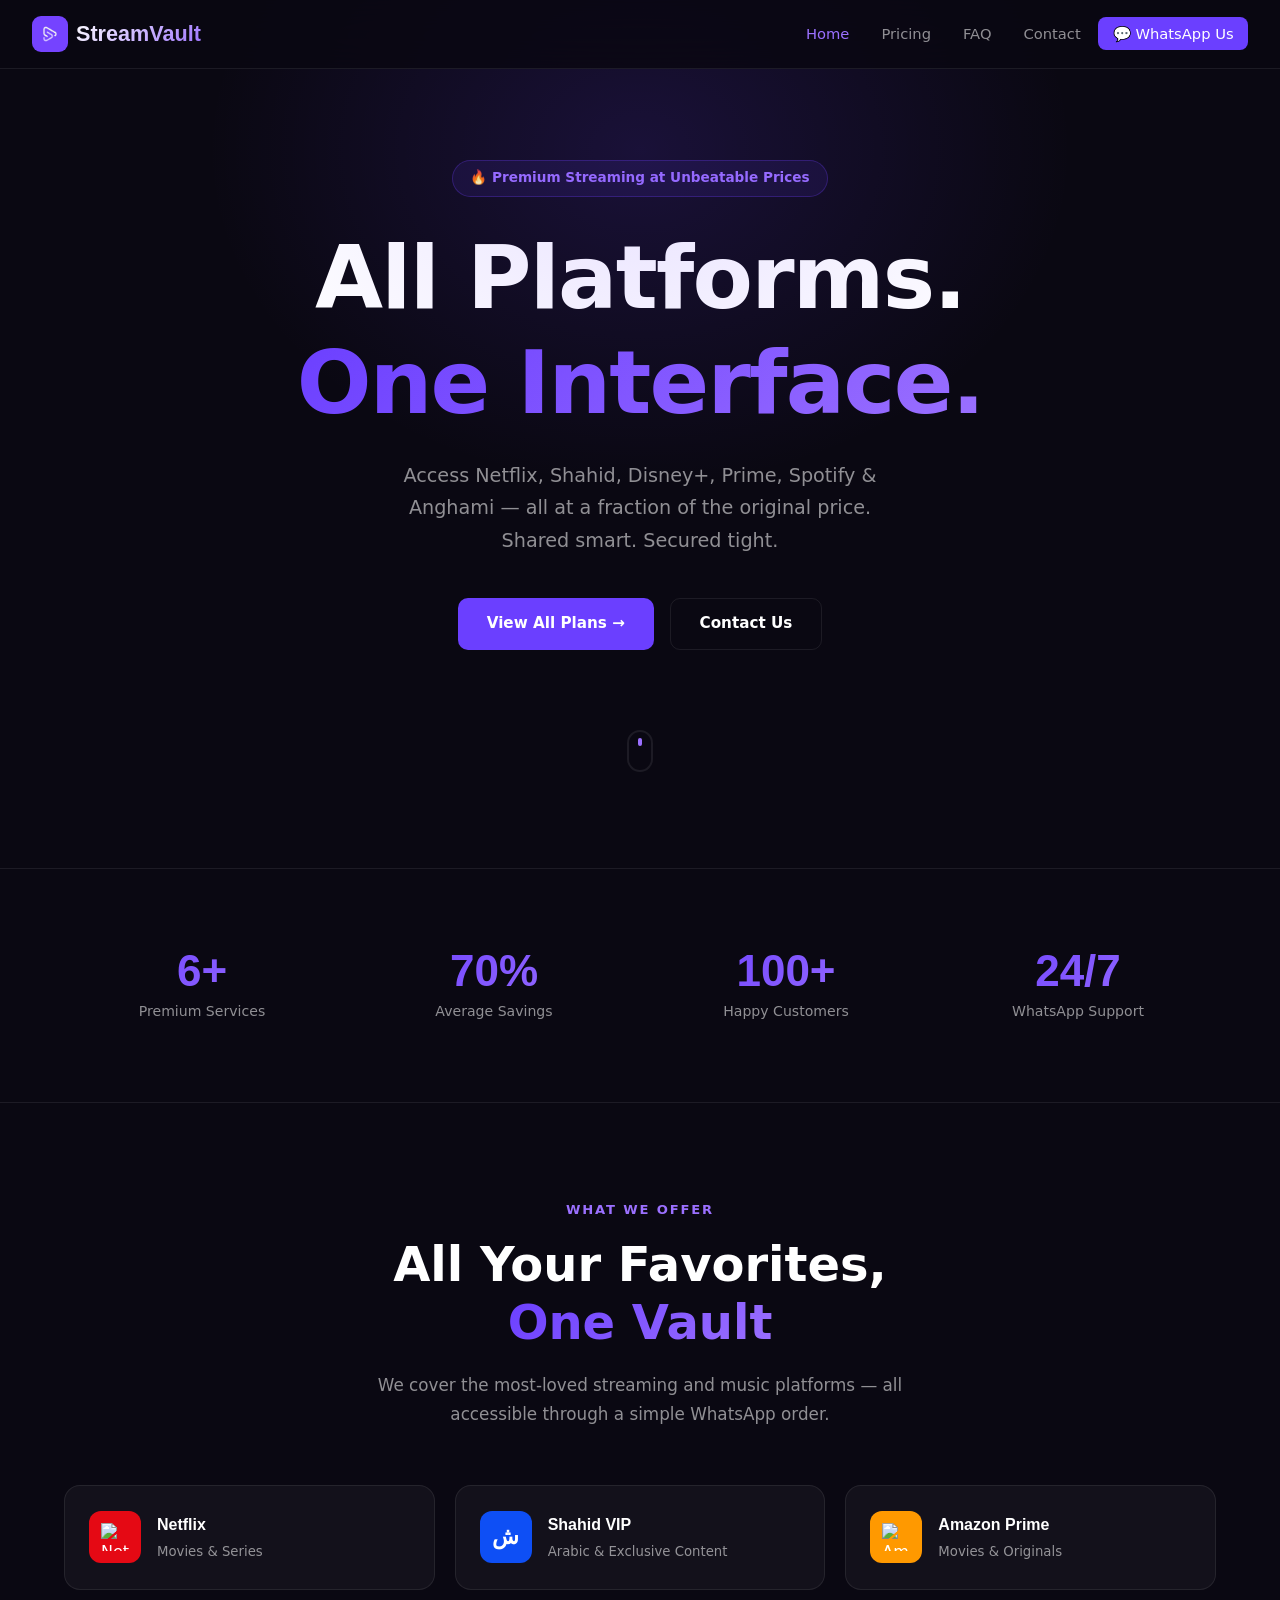
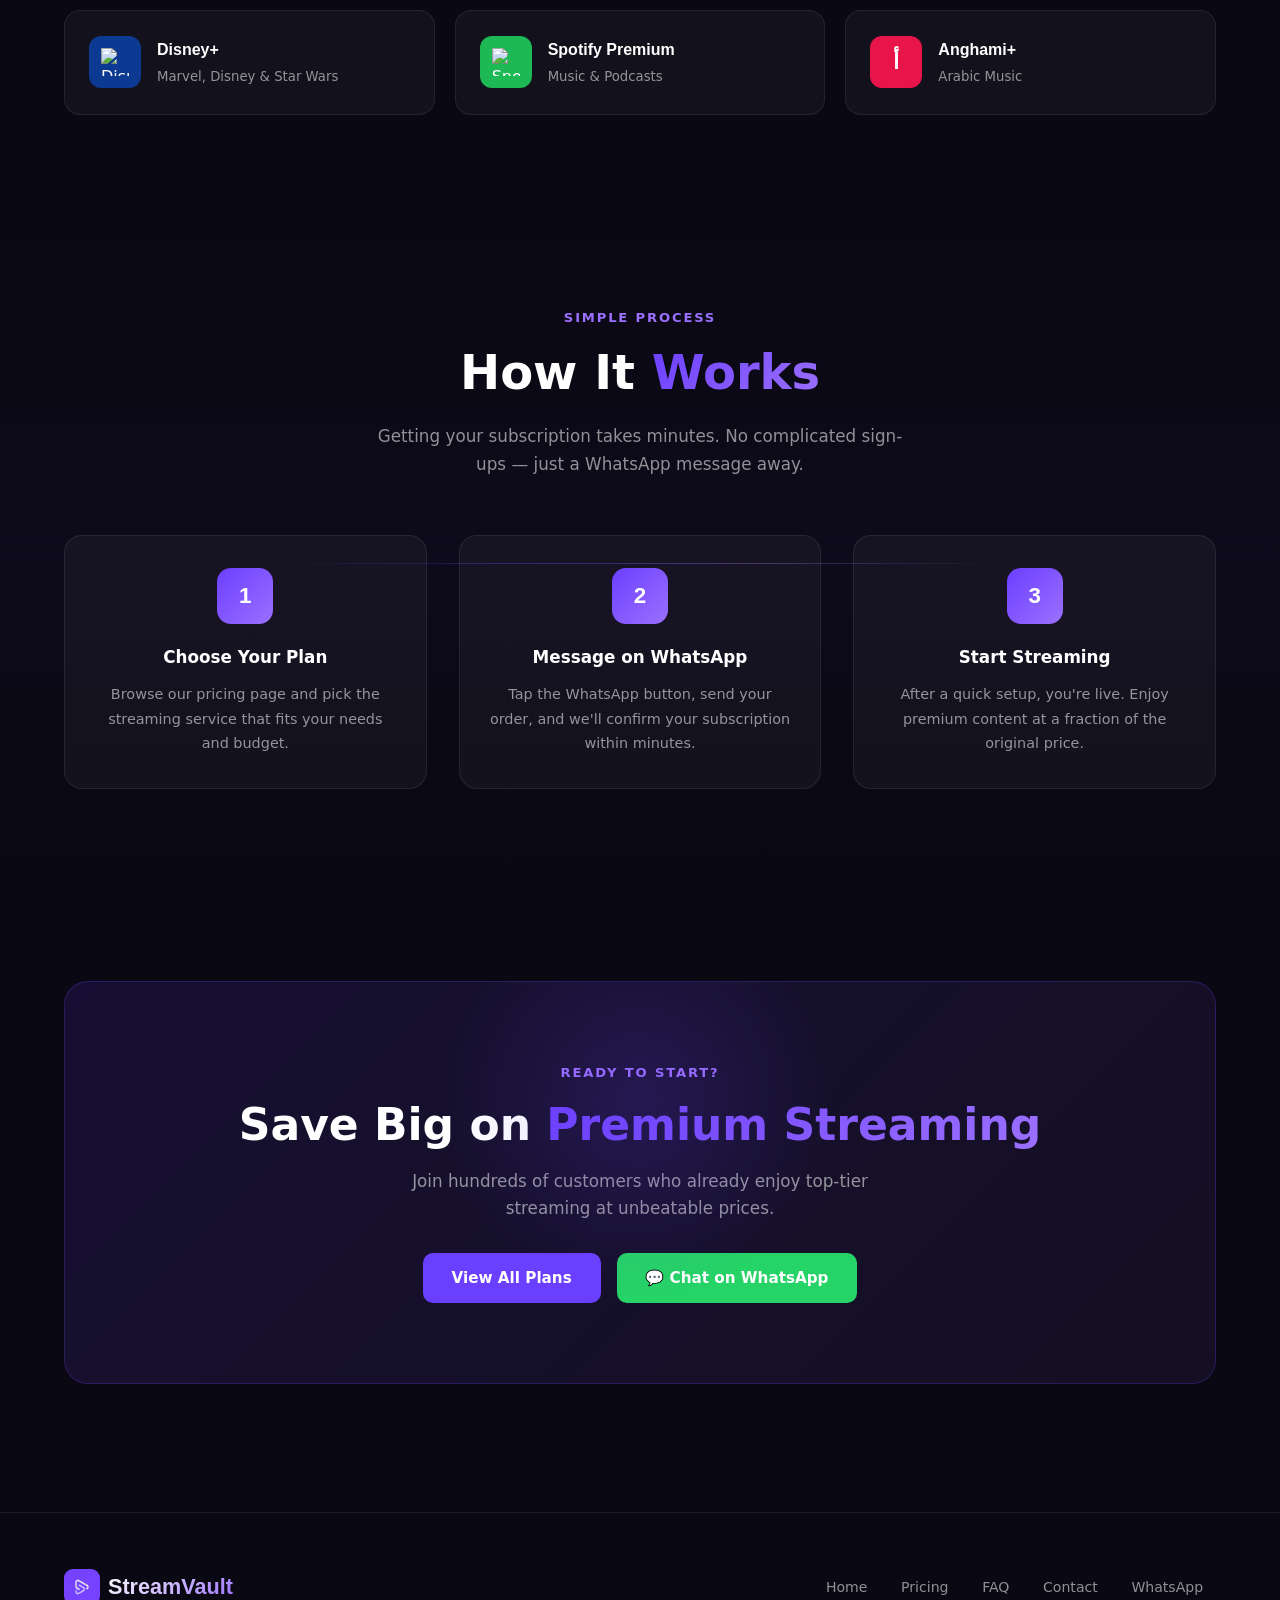
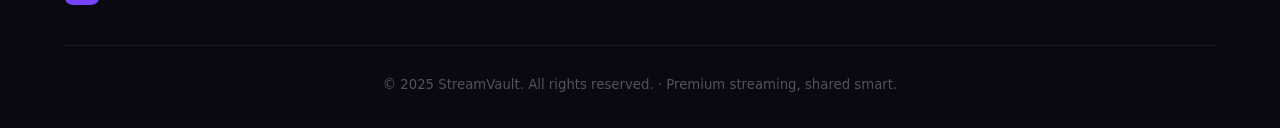
==== index.html @ 56aa18d4 "Initial commit" ====
<!DOCTYPE html>
<html lang="en">
<head>
  <meta charset="UTF-8" />
  <meta name="viewport" content="width=device-width, initial-scale=1.0" />
  <title>StreamVault — All Platforms. One Interface.</title>
  <meta name="description" content="Access Netflix, Shahid VIP, Amazon Prime, Disney+, Spotify & Anghami at a fraction of the price. Shared smart. Secured tight." />
  <link rel="preconnect" href="https://api.fontshare.com" />
  <link rel="stylesheet" href="https://api.fontshare.com/v2/css?f[]=clash-display@400,500,600,700&f[]=satoshi@400,500,700&display=swap" />
  <link rel="stylesheet" href="styles.css" />
</head>
<body>

<!-- ── Navbar ─────────────────────────────────────── -->
<nav class="navbar">
  <a href="index.html" class="logo">
    <div class="vault-icon"><img src="logo-icon.png.png" alt="StreamVault" /></div>
    <span class="name">StreamVault</span>
  </a>
  <ul class="nav-links">
    <li><a href="index.html" class="active">Home</a></li>
    <li><a href="pricing.html">Pricing</a></li>
    <li><a href="faq.html">FAQ</a></li>
    <li><a href="contact.html">Contact</a></li>
    <li><a href="https://wa.me/96170307798" target="_blank" rel="noopener" class="nav-cta">💬 WhatsApp Us</a></li>
  </ul>
  <button class="hamburger" aria-label="Toggle menu">
    <span></span><span></span><span></span>
  </button>
</nav>

<!-- Mobile menu -->
<div class="mobile-menu">
  <a href="index.html" class="active">Home</a>
  <a href="pricing.html">Pricing</a>
  <a href="faq.html">FAQ</a>
  <a href="contact.html">Contact</a>
  <a href="https://wa.me/96170307798" target="_blank" rel="noopener" class="mob-cta">💬 WhatsApp Us</a>
</div>

<!-- ── Hero ───────────────────────────────────────── -->
<section class="hero">
  <div class="hero-glow"></div>
  <div class="container">
    <div class="hero-badge">🔥 Premium Streaming at Unbeatable Prices</div>
    <h1 class="hero-title">
      All Platforms.<br />
      <span class="gradient-text">One Interface.</span>
    </h1>
    <p class="hero-sub">
      Access Netflix, Shahid, Disney+, Prime, Spotify & Anghami — all at a fraction of the original price. Shared smart. Secured tight.
    </p>
    <div class="hero-ctas">
      <a href="pricing.html" class="btn btn-primary">View All Plans →</a>
      <a href="contact.html" class="btn btn-outline">Contact Us</a>
    </div>
    <div class="hero-scroll">
      <div class="scroll-indicator"></div>
    </div>
  </div>
</section>

<!-- ── Stats ──────────────────────────────────────── -->
<section class="stats">
  <div class="container">
    <div class="stats-grid">
      <div class="stat-item fade-up">
        <div class="stat-value">6+</div>
        <div class="stat-label">Premium Services</div>
      </div>
      <div class="stat-item fade-up">
        <div class="stat-value">70%</div>
        <div class="stat-label">Average Savings</div>
      </div>
      <div class="stat-item fade-up">
        <div class="stat-value">100+</div>
        <div class="stat-label">Happy Customers</div>
      </div>
      <div class="stat-item fade-up">
        <div class="stat-value">24/7</div>
        <div class="stat-label">WhatsApp Support</div>
      </div>
    </div>
  </div>
</section>

<!-- ── Services ───────────────────────────────────── -->
<section class="section">
  <div class="container">
    <div class="text-center" style="margin-bottom: 3.5rem;">
      <p class="section-label">What We Offer</p>
      <h2 class="section-title">All Your Favorites,<br /><span class="gradient-text">One Vault</span></h2>
      <p class="section-desc">We cover the most-loved streaming and music platforms — all accessible through a simple WhatsApp order.</p>
    </div>
    <div class="services-grid">
      <div class="service-tile fade-up">
        <div class="brand-logo bg-netflix">
          <img src="https://cdn.simpleicons.org/netflix/ffffff" alt="Netflix" />
        </div>
        <div>
          <div class="service-tile-name">Netflix</div>
          <div class="service-tile-sub">Movies &amp; Series</div>
        </div>
      </div>
      <div class="service-tile fade-up">
        <div class="brand-logo bg-shahid">
          <span class="brand-letter">ش</span>
        </div>
        <div>
          <div class="service-tile-name">Shahid VIP</div>
          <div class="service-tile-sub">Arabic &amp; Exclusive Content</div>
        </div>
      </div>
      <div class="service-tile fade-up">
        <div class="brand-logo bg-amazon">
          <img src="https://cdn.simpleicons.org/amazonprime/ffffff" alt="Amazon Prime" />
        </div>
        <div>
          <div class="service-tile-name">Amazon Prime</div>
          <div class="service-tile-sub">Movies &amp; Originals</div>
        </div>
      </div>
      <div class="service-tile fade-up">
        <div class="brand-logo bg-disney">
          <img src="https://cdn.simpleicons.org/disneyplus/ffffff" alt="Disney+" />
        </div>
        <div>
          <div class="service-tile-name">Disney+</div>
          <div class="service-tile-sub">Marvel, Disney &amp; Star Wars</div>
        </div>
      </div>
      <div class="service-tile fade-up">
        <div class="brand-logo bg-spotify">
          <img src="https://cdn.simpleicons.org/spotify/ffffff" alt="Spotify" />
        </div>
        <div>
          <div class="service-tile-name">Spotify Premium</div>
          <div class="service-tile-sub">Music &amp; Podcasts</div>
        </div>
      </div>
      <div class="service-tile fade-up">
        <div class="brand-logo bg-anghami">
          <span class="brand-letter">أ</span>
        </div>
        <div>
          <div class="service-tile-name">Anghami+</div>
          <div class="service-tile-sub">Arabic Music</div>
        </div>
      </div>
    </div>
  </div>
</section>

<!-- ── How It Works ───────────────────────────────── -->
<section class="how-it-works">
  <div class="container">
    <div class="text-center" style="margin-bottom: 3.5rem;">
      <p class="section-label">Simple Process</p>
      <h2 class="section-title">How It <span class="gradient-text">Works</span></h2>
      <p class="section-desc">Getting your subscription takes minutes. No complicated sign-ups — just a WhatsApp message away.</p>
    </div>
    <div class="steps-grid">
      <div class="step-card fade-up">
        <div class="step-number">1</div>
        <div class="step-title">Choose Your Plan</div>
        <p class="step-desc">Browse our pricing page and pick the streaming service that fits your needs and budget.</p>
      </div>
      <div class="step-card fade-up">
        <div class="step-number">2</div>
        <div class="step-title">Message on WhatsApp</div>
        <p class="step-desc">Tap the WhatsApp button, send your order, and we'll confirm your subscription within minutes.</p>
      </div>
      <div class="step-card fade-up">
        <div class="step-number">3</div>
        <div class="step-title">Start Streaming</div>
        <p class="step-desc">After a quick setup, you're live. Enjoy premium content at a fraction of the original price.</p>
      </div>
    </div>
  </div>
</section>

<!-- ── CTA ────────────────────────────────────────── -->
<section class="cta-section">
  <div class="container">
    <div class="cta-card fade-up">
      <p class="section-label">Ready to Start?</p>
      <h2 class="cta-title">Save Big on <span class="gradient-text">Premium Streaming</span></h2>
      <p class="cta-desc">Join hundreds of customers who already enjoy top-tier streaming at unbeatable prices.</p>
      <div class="cta-buttons">
        <a href="pricing.html" class="btn btn-primary">View All Plans</a>
        <a href="https://wa.me/96170307798" target="_blank" rel="noopener" class="btn" style="background:#25D366;color:#fff;">💬 Chat on WhatsApp</a>
      </div>
    </div>
  </div>
</section>

<!-- ── Footer ─────────────────────────────────────── -->
<footer>
  <div class="container">
    <div class="footer-inner">
      <a href="index.html" class="logo">
        <div class="vault-icon"><img src="logo-icon.png.png" alt="StreamVault" /></div>
        <span class="name">StreamVault</span>
      </a>
      <div class="footer-links">
        <a href="index.html">Home</a>
        <a href="pricing.html">Pricing</a>
        <a href="faq.html">FAQ</a>
        <a href="contact.html">Contact</a>
        <a href="https://wa.me/96170307798" target="_blank" rel="noopener">WhatsApp</a>
      </div>
    </div>
    <div class="footer-copy">
      © 2025 StreamVault. All rights reserved. · Premium streaming, shared smart.
    </div>
  </div>
</footer>

<script src="script.js"></script>
</body>
</html>
---- styles.css ----
@import url('https://api.fontshare.com/v2/css?f[]=clash-display@400,500,600,700&f[]=satoshi@400,500,700&display=swap');

:root {
  --bg: #0A0812;
  --bg-2: #0F0B1A;
  --primary: #6B3FFF;
  --accent: #9B70FF;
  --text: #FFFFFF;
  --text-muted: rgba(255,255,255,0.55);
  --text-dim: rgba(255,255,255,0.3);
  --card-bg: rgba(255,255,255,0.04);
  --card-border: rgba(255,255,255,0.08);
  --nav-bg: rgba(10,8,18,0.85);
}

*, *::before, *::after {
  margin: 0; padding: 0; box-sizing: border-box;
}

html { scroll-behavior: smooth; }

body {
  background-color: var(--bg);
  color: var(--text);
  font-family: 'Satoshi', 'Inter', system-ui, sans-serif;
  line-height: 1.6;
  overflow-x: hidden;
}

h1, h2, h3, h4, h5, h6 {
  font-family: 'Clash Display', 'Inter', system-ui, sans-serif;
  line-height: 1.2;
}

a { text-decoration: none; color: inherit; }
img { max-width: 100%; display: block; }

/* ─── Utility ──────────────────────────────────── */

.gradient-text {
  background: linear-gradient(135deg, var(--primary) 0%, var(--accent) 100%);
  -webkit-background-clip: text;
  -webkit-text-fill-color: transparent;
  background-clip: text;
}

.container {
  max-width: 1200px;
  margin: 0 auto;
  padding: 0 1.5rem;
}

.section { padding: 6rem 0; }
.text-center { text-align: center; }

.section-label {
  font-size: 0.82rem;
  font-weight: 700;
  letter-spacing: 0.14em;
  text-transform: uppercase;
  color: var(--accent);
  margin-bottom: 1rem;
}

.section-title {
  font-size: clamp(2rem, 4vw, 3rem);
  font-weight: 700;
  margin-bottom: 1.25rem;
}

.section-desc {
  font-size: 1.05rem;
  color: var(--text-muted);
  max-width: 540px;
  margin: 0 auto 3.5rem;
  line-height: 1.7;
}

.btn {
  display: inline-flex;
  align-items: center;
  gap: 0.5rem;
  padding: 0.8rem 1.8rem;
  border-radius: 10px;
  font-weight: 600;
  font-size: 0.95rem;
  cursor: pointer;
  transition: all 0.25s ease;
  border: none;
  font-family: inherit;
  white-space: nowrap;
}

.btn-primary {
  background: var(--primary);
  color: #fff;
}

.btn-primary:hover {
  background: var(--accent);
  transform: translateY(-2px);
  box-shadow: 0 8px 30px rgba(107,63,255,0.4);
}

.btn-outline {
  background: transparent;
  color: var(--text);
  border: 1px solid var(--card-border);
}

.btn-outline:hover {
  border-color: var(--primary);
  color: var(--accent);
  transform: translateY(-2px);
}

.btn-whatsapp {
  background: #25D366;
  color: #fff;
  width: 100%;
  justify-content: center;
  font-size: 0.9rem;
  border-radius: 10px;
}

.btn-whatsapp:hover {
  background: #1ebe5d;
  transform: translateY(-2px);
  box-shadow: 0 8px 24px rgba(37,211,102,0.3);
}

/* ─── Navbar ───────────────────────────────────── */

.navbar {
  position: fixed;
  top: 0; left: 0; right: 0;
  z-index: 999;
  padding: 1rem 2rem;
  background: var(--nav-bg);
  backdrop-filter: blur(24px);
  -webkit-backdrop-filter: blur(24px);
  border-bottom: 1px solid var(--card-border);
  display: flex;
  align-items: center;
  justify-content: space-between;
  gap: 2rem;
}

.logo {
  font-family: 'Clash Display', sans-serif;
  font-size: 1.35rem;
  font-weight: 700;
  display: flex;
  align-items: center;
  gap: 0.5rem;
  white-space: nowrap;
}

.logo .vault-icon {
  width: 36px; height: 36px;
  border-radius: 9px;
  overflow: hidden;
  flex-shrink: 0;
  display: flex;
  align-items: center;
  justify-content: center;
}

.logo .vault-icon img {
  width: 100%;
  height: 100%;
  object-fit: cover;
  display: block;
}

.logo .name {
  background: linear-gradient(135deg, #fff, var(--accent));
  -webkit-background-clip: text;
  -webkit-text-fill-color: transparent;
  background-clip: text;
}

.nav-links {
  display: flex;
  align-items: center;
  gap: 0.2rem;
  list-style: none;
}

.nav-links a {
  padding: 0.5rem 0.9rem;
  border-radius: 8px;
  color: var(--text-muted);
  font-weight: 500;
  font-size: 0.92rem;
  transition: all 0.2s;
}

.nav-links a:hover { color: var(--text); background: rgba(255,255,255,0.05); }
.nav-links a.active { color: var(--accent); }

.nav-cta {
  background: var(--primary) !important;
  color: #fff !important;
}

.nav-cta:hover {
  background: var(--accent) !important;
  box-shadow: 0 4px 20px rgba(107,63,255,0.4);
}

.hamburger {
  display: none;
  flex-direction: column;
  gap: 5px;
  cursor: pointer;
  background: none;
  border: none;
  padding: 6px;
}

.hamburger span {
  display: block; width: 22px; height: 2px;
  background: var(--text); border-radius: 2px;
  transition: all 0.3s;
}

.hamburger.open span:nth-child(1) { transform: translateY(7px) rotate(45deg); }
.hamburger.open span:nth-child(2) { opacity: 0; }
.hamburger.open span:nth-child(3) { transform: translateY(-7px) rotate(-45deg); }

.mobile-menu {
  display: none;
  position: fixed;
  top: 65px; left: 0; right: 0;
  background: var(--bg-2);
  border-bottom: 1px solid var(--card-border);
  padding: 0.75rem 1rem 1rem;
  z-index: 998;
  flex-direction: column;
  gap: 0.2rem;
}

.mobile-menu.open { display: flex; }

.mobile-menu a {
  padding: 0.75rem 1rem;
  border-radius: 8px;
  color: var(--text-muted);
  font-weight: 500;
  font-size: 0.95rem;
  transition: all 0.2s;
}

.mobile-menu a:hover, .mobile-menu a.active {
  background: rgba(255,255,255,0.05); color: var(--text);
}

.mobile-menu .mob-cta {
  background: var(--primary);
  color: #fff !important;
  text-align: center;
  margin-top: 0.5rem;
}

/* ─── Hero ─────────────────────────────────────── */

.hero {
  padding: 10rem 0 6rem;
  position: relative;
  overflow: hidden;
  text-align: center;
}

.hero-glow {
  position: absolute;
  top: -200px; left: 50%;
  transform: translateX(-50%);
  width: 900px; height: 700px;
  background: radial-gradient(ellipse at center, rgba(107,63,255,0.16) 0%, transparent 68%);
  pointer-events: none;
}

.hero-badge {
  display: inline-flex;
  align-items: center;
  gap: 0.5rem;
  background: rgba(107,63,255,0.1);
  border: 1px solid rgba(107,63,255,0.28);
  padding: 0.4rem 1.1rem;
  border-radius: 999px;
  font-size: 0.85rem;
  font-weight: 600;
  color: var(--accent);
  margin-bottom: 1.75rem;
}

.hero-title {
  font-size: clamp(2.8rem, 7vw, 5.5rem);
  font-weight: 700;
  margin-bottom: 1.5rem;
  letter-spacing: -0.02em;
}

.hero-sub {
  font-size: clamp(1rem, 2vw, 1.2rem);
  color: var(--text-muted);
  max-width: 520px;
  margin: 0 auto 2.5rem;
  line-height: 1.7;
}

.hero-ctas {
  display: flex;
  gap: 1rem;
  justify-content: center;
  flex-wrap: wrap;
}

.hero-scroll {
  margin-top: 5rem;
  display: flex;
  justify-content: center;
}

.scroll-indicator {
  width: 26px; height: 42px;
  border: 2px solid var(--card-border);
  border-radius: 13px;
  position: relative;
}

.scroll-indicator::after {
  content: '';
  position: absolute;
  top: 6px; left: 50%;
  transform: translateX(-50%);
  width: 4px; height: 8px;
  background: var(--accent);
  border-radius: 2px;
  animation: scroll-bounce 1.6s ease-in-out infinite;
}

@keyframes scroll-bounce {
  0%, 100% { transform: translateX(-50%) translateY(0); opacity: 1; }
  75% { transform: translateX(-50%) translateY(12px); opacity: 0; }
}

/* ─── Stats ────────────────────────────────────── */

.stats {
  padding: 3.5rem 0;
  border-top: 1px solid var(--card-border);
  border-bottom: 1px solid var(--card-border);
}

.stats-grid {
  display: grid;
  grid-template-columns: repeat(4, 1fr);
  gap: 1rem;
}

.stat-item { text-align: center; padding: 1.5rem 1rem; }

.stat-value {
  font-family: 'Clash Display', sans-serif;
  font-size: 2.75rem;
  font-weight: 700;
  background: linear-gradient(135deg, var(--primary), var(--accent));
  -webkit-background-clip: text;
  -webkit-text-fill-color: transparent;
  background-clip: text;
  line-height: 1;
  margin-bottom: 0.45rem;
}

.stat-label {
  font-size: 0.88rem;
  color: var(--text-muted);
}

/* ─── Services Grid ────────────────────────────── */

.services-grid {
  display: grid;
  grid-template-columns: repeat(3, 1fr);
  gap: 1.25rem;
}

.service-tile {
  background: var(--card-bg);
  border: 1px solid var(--card-border);
  border-radius: 16px;
  padding: 1.6rem 1.5rem;
  display: flex;
  align-items: center;
  gap: 1rem;
  transition: all 0.3s;
}

.service-tile:hover {
  border-color: rgba(107,63,255,0.38);
  background: rgba(107,63,255,0.06);
  transform: translateY(-3px);
  box-shadow: 0 12px 40px rgba(107,63,255,0.1);
}

.service-tile-icon {
  font-size: 1.9rem;
  width: 52px; height: 52px;
  display: flex; align-items: center; justify-content: center;
  background: rgba(107,63,255,0.1);
  border-radius: 12px;
  flex-shrink: 0;
}

.service-tile-name {
  font-family: 'Clash Display', sans-serif;
  font-weight: 600;
  font-size: 1rem;
}

.service-tile-sub {
  font-size: 0.83rem;
  color: var(--text-muted);
  margin-top: 0.2rem;
}

/* ─── How It Works ─────────────────────────────── */

.how-it-works {
  padding: 6rem 0;
  background: linear-gradient(180deg, transparent, rgba(107,63,255,0.04) 50%, transparent);
}

.steps-grid {
  display: grid;
  grid-template-columns: repeat(3, 1fr);
  gap: 2rem;
  position: relative;
}

.steps-grid::before {
  content: '';
  position: absolute;
  top: 28px;
  left: calc(16.67% + 1.5rem);
  right: calc(16.67% + 1.5rem);
  height: 1px;
  background: linear-gradient(90deg, transparent, var(--primary), var(--accent), transparent);
  opacity: 0.35;
  pointer-events: none;
}

.step-card {
  background: var(--card-bg);
  border: 1px solid var(--card-border);
  border-radius: 18px;
  padding: 2rem 1.75rem;
  text-align: center;
  transition: all 0.3s;
}

.step-card:hover {
  border-color: rgba(107,63,255,0.38);
  transform: translateY(-5px);
  box-shadow: 0 16px 50px rgba(107,63,255,0.12);
}

.step-number {
  width: 56px; height: 56px;
  background: linear-gradient(135deg, var(--primary), var(--accent));
  border-radius: 14px;
  display: flex; align-items: center; justify-content: center;
  font-family: 'Clash Display', sans-serif;
  font-size: 1.4rem;
  font-weight: 700;
  margin: 0 auto 1.25rem;
}

.step-title {
  font-size: 1.05rem;
  font-weight: 600;
  margin-bottom: 0.75rem;
}

.step-desc {
  font-size: 0.9rem;
  color: var(--text-muted);
  line-height: 1.7;
}

/* ─── CTA Section ──────────────────────────────── */

.cta-section { padding: 6rem 0; }

.cta-card {
  background: linear-gradient(135deg, rgba(107,63,255,0.14) 0%, rgba(155,112,255,0.07) 100%);
  border: 1px solid rgba(107,63,255,0.25);
  border-radius: 24px;
  padding: 5rem 2rem;
  text-align: center;
  position: relative;
  overflow: hidden;
}

.cta-card::before {
  content: '';
  position: absolute;
  top: -80px; left: 50%;
  transform: translateX(-50%);
  width: 400px; height: 400px;
  background: radial-gradient(circle, rgba(107,63,255,0.18), transparent 70%);
  pointer-events: none;
}

.cta-title {
  font-size: clamp(1.8rem, 3.5vw, 2.75rem);
  font-weight: 700;
  margin-bottom: 1rem;
}

.cta-desc {
  color: var(--text-muted);
  font-size: 1.05rem;
  margin-bottom: 2rem;
  max-width: 480px;
  margin-left: auto;
  margin-right: auto;
}

.cta-buttons {
  display: flex;
  gap: 1rem;
  justify-content: center;
  flex-wrap: wrap;
}

/* ─── Page Header ──────────────────────────────── */

.page-header {
  padding: 9rem 0 5rem;
  text-align: center;
  position: relative;
  overflow: hidden;
}

.page-header-glow {
  position: absolute;
  top: -80px; left: 50%;
  transform: translateX(-50%);
  width: 700px; height: 500px;
  background: radial-gradient(ellipse, rgba(107,63,255,0.14) 0%, transparent 70%);
  pointer-events: none;
}

.page-header h1 {
  font-size: clamp(2.5rem, 5vw, 4rem);
  font-weight: 700;
  margin-bottom: 1rem;
}

.page-header p {
  font-size: 1.1rem;
  color: var(--text-muted);
  max-width: 480px;
  margin: 0 auto;
  line-height: 1.7;
}

/* ─── Pricing Cards ────────────────────────────── */

.pricing-grid {
  display: grid;
  grid-template-columns: repeat(3, 1fr);
  gap: 1.5rem;
  align-items: start;
}

.pricing-card {
  background: var(--card-bg);
  border: 1px solid var(--card-border);
  border-radius: 22px;
  padding: 2.25rem;
  display: flex;
  flex-direction: column;
  position: relative;
  overflow: hidden;
  transition: all 0.3s;
}

.pricing-card:hover {
  border-color: rgba(107,63,255,0.4);
  transform: translateY(-6px);
  box-shadow: 0 24px 64px rgba(107,63,255,0.15);
}

.pricing-card.featured {
  background: linear-gradient(160deg, rgba(107,63,255,0.16) 0%, rgba(155,112,255,0.07) 100%);
  border-color: rgba(107,63,255,0.5);
}

.pricing-card.featured::before {
  content: '';
  position: absolute;
  top: 0; left: 0; right: 0;
  height: 3px;
  background: linear-gradient(90deg, var(--primary), var(--accent));
}

.popular-badge {
  position: absolute;
  top: 1.5rem; right: 1.5rem;
  background: linear-gradient(135deg, var(--primary), var(--accent));
  color: #fff;
  font-size: 0.7rem;
  font-weight: 700;
  letter-spacing: 0.1em;
  text-transform: uppercase;
  padding: 0.3rem 0.8rem;
  border-radius: 999px;
}

.card-icon {
  font-size: 2.25rem;
  margin-bottom: 0.75rem;
}

.card-name {
  font-size: 1.3rem;
  font-weight: 700;
  margin-bottom: 0.15rem;
}

.card-price {
  margin: 1.1rem 0 1.6rem;
}

.card-price .currency {
  font-family: 'Clash Display', sans-serif;
  font-size: 1.2rem;
  font-weight: 600;
  color: var(--accent);
  vertical-align: super;
}

.card-price .amount {
  font-family: 'Clash Display', sans-serif;
  font-size: 2.8rem;
  font-weight: 700;
  background: linear-gradient(135deg, var(--primary), var(--accent));
  -webkit-background-clip: text;
  -webkit-text-fill-color: transparent;
  background-clip: text;
  line-height: 1;
}

.card-price .period {
  font-size: 0.9rem;
  color: var(--text-muted);
  margin-left: 0.2rem;
}

.card-divider {
  border: none;
  border-top: 1px solid var(--card-border);
  margin-bottom: 1.5rem;
}

.card-features {
  list-style: none;
  display: flex;
  flex-direction: column;
  gap: 0.7rem;
  margin-bottom: 1.75rem;
  flex: 1;
}

.card-features li {
  display: flex;
  align-items: flex-start;
  gap: 0.65rem;
  font-size: 0.9rem;
  color: var(--text-muted);
}

.card-features li .check {
  color: var(--accent);
  font-weight: 700;
  font-size: 0.85rem;
  margin-top: 2px;
  flex-shrink: 0;
}

/* ─── FAQ ──────────────────────────────────────── */

.faq-list {
  max-width: 760px;
  margin: 0 auto;
  display: flex;
  flex-direction: column;
  gap: 1rem;
}

.faq-item {
  background: var(--card-bg);
  border: 1px solid var(--card-border);
  border-radius: 14px;
  overflow: hidden;
  transition: border-color 0.3s;
}

.faq-item.open { border-color: rgba(107,63,255,0.38); }

.faq-question {
  width: 100%;
  background: none;
  border: none;
  padding: 1.4rem 1.6rem;
  display: flex;
  align-items: center;
  justify-content: space-between;
  gap: 1rem;
  cursor: pointer;
  text-align: left;
  font-family: 'Clash Display', 'Inter', sans-serif;
  font-size: 1rem;
  font-weight: 600;
  color: var(--text);
  transition: color 0.3s;
}

.faq-question:hover { color: var(--accent); }

.faq-icon {
  width: 30px; height: 30px;
  background: rgba(107,63,255,0.1);
  border-radius: 50%;
  display: flex; align-items: center; justify-content: center;
  flex-shrink: 0;
  transition: all 0.3s;
  color: var(--accent);
  font-size: 1.2rem;
  font-weight: 300;
  line-height: 1;
}

.faq-item.open .faq-icon {
  background: var(--primary);
  color: #fff;
  transform: rotate(45deg);
}

.faq-answer {
  max-height: 0;
  overflow: hidden;
  transition: max-height 0.38s ease;
}

.faq-answer-inner {
  padding: 0 1.6rem 1.4rem;
  border-top: 1px solid var(--card-border);
  padding-top: 1.1rem;
  color: var(--text-muted);
  font-size: 0.95rem;
  line-height: 1.75;
}

/* ─── Contact ──────────────────────────────────── */

.contact-wrap {
  max-width: 680px;
  margin: 0 auto;
}

.contact-card {
  background: var(--card-bg);
  border: 1px solid var(--card-border);
  border-radius: 24px;
  padding: 3.5rem 2.5rem;
  text-align: center;
  margin-bottom: 1.5rem;
  position: relative;
  overflow: hidden;
}

.contact-card::before {
  content: '';
  position: absolute;
  top: -60px; left: 50%;
  transform: translateX(-50%);
  width: 300px; height: 300px;
  background: radial-gradient(circle, rgba(37,211,102,0.07), transparent 70%);
  pointer-events: none;
}

.wa-icon-wrap {
  width: 80px; height: 80px;
  background: rgba(37,211,102,0.1);
  border: 1px solid rgba(37,211,102,0.2);
  border-radius: 50%;
  display: flex; align-items: center; justify-content: center;
  font-size: 2.4rem;
  margin: 0 auto 1.75rem;
}

.contact-title {
  font-size: 1.9rem;
  font-weight: 700;
  margin-bottom: 0.75rem;
}

.contact-desc {
  color: var(--text-muted);
  margin-bottom: 2.25rem;
  line-height: 1.75;
  font-size: 0.97rem;
}

.btn-wa-large {
  display: inline-flex;
  align-items: center;
  gap: 0.75rem;
  background: #25D366;
  color: #fff;
  padding: 1rem 2.75rem;
  border-radius: 14px;
  font-size: 1.05rem;
  font-weight: 700;
  transition: all 0.25s;
}

.btn-wa-large:hover {
  background: #1ebe5d;
  transform: translateY(-3px);
  box-shadow: 0 14px 40px rgba(37,211,102,0.32);
}

.contact-info-grid {
  display: grid;
  grid-template-columns: repeat(2, 1fr);
  gap: 1rem;
}

.info-card {
  background: var(--card-bg);
  border: 1px solid var(--card-border);
  border-radius: 16px;
  padding: 1.5rem 1.25rem;
  display: flex;
  align-items: flex-start;
  gap: 1rem;
  transition: border-color 0.3s;
}

.info-card:hover { border-color: rgba(107,63,255,0.3); }

.info-icon {
  font-size: 1.3rem;
  width: 44px; height: 44px;
  background: rgba(107,63,255,0.1);
  border-radius: 10px;
  display: flex; align-items: center; justify-content: center;
  flex-shrink: 0;
}

.info-title {
  font-weight: 700;
  font-size: 0.9rem;
  margin-bottom: 0.3rem;
}

.info-text {
  font-size: 0.85rem;
  color: var(--text-muted);
  line-height: 1.5;
}

/* ─── Footer ───────────────────────────────────── */

footer {
  border-top: 1px solid var(--card-border);
  padding: 3.5rem 0 2rem;
  margin-top: 2rem;
}

.footer-inner {
  display: flex;
  align-items: center;
  justify-content: space-between;
  gap: 2rem;
  flex-wrap: wrap;
  margin-bottom: 2.5rem;
}

.footer-links {
  display: flex;
  gap: 0.5rem;
  flex-wrap: wrap;
  align-items: center;
}

.footer-links a {
  padding: 0.4rem 0.8rem;
  border-radius: 6px;
  color: var(--text-muted);
  font-size: 0.88rem;
  transition: color 0.2s;
}

.footer-links a:hover { color: var(--text); }

.footer-copy {
  text-align: center;
  color: var(--text-dim);
  font-size: 0.83rem;
  border-top: 1px solid var(--card-border);
  padding-top: 1.75rem;
}

/* ─── Brand Logos ──────────────────────────────── */

.brand-logo {
  border-radius: 14px;
  display: flex;
  align-items: center;
  justify-content: center;
  flex-shrink: 0;
}

.brand-logo img {
  object-fit: contain;
  display: block;
}

.brand-letter {
  font-family: 'Clash Display', sans-serif;
  font-weight: 700;
  color: #fff;
  line-height: 1;
}

/* Inside pricing cards */
.pricing-card .brand-logo {
  width: 60px; height: 60px;
  border-radius: 14px;
  margin-bottom: 1rem;
}
.pricing-card .brand-logo img { width: 34px; height: 34px; }
.pricing-card .brand-letter { font-size: 1.7rem; }

/* Inside service tiles */
.service-tile .brand-logo {
  width: 52px; height: 52px;
  border-radius: 12px;
}
.service-tile .brand-logo img { width: 28px; height: 28px; }
.service-tile .brand-letter { font-size: 1.4rem; }

/* Brand background colors */
.bg-netflix  { background: #E50914; }
.bg-shahid   { background: #0E4FF5; }
.bg-disney   { background: #0C3992; }
.bg-amazon   { background: #FF9900; }
.bg-spotify  { background: #1DB954; }
.bg-anghami  { background: #E8154B; }

/* ─── Animations ───────────────────────────────── */

.fade-up {
  opacity: 0;
  transform: translateY(28px);
  transition: opacity 0.65s ease, transform 0.65s ease;
}

.fade-up.visible {
  opacity: 1;
  transform: translateY(0);
}

/* Staggered children */
.fade-up:nth-child(2) { transition-delay: 0.08s; }
.fade-up:nth-child(3) { transition-delay: 0.16s; }
.fade-up:nth-child(4) { transition-delay: 0.24s; }
.fade-up:nth-child(5) { transition-delay: 0.32s; }
.fade-up:nth-child(6) { transition-delay: 0.40s; }

/* ─── Responsive ───────────────────────────────── */

@media (max-width: 960px) {
  .services-grid, .steps-grid, .pricing-grid {
    grid-template-columns: repeat(2, 1fr);
  }
  .stats-grid { grid-template-columns: repeat(2, 1fr); }
  .steps-grid::before { display: none; }
}

@media (max-width: 600px) {
  .navbar { padding: 0.9rem 1.25rem; }
  .nav-links { display: none; }
  .hamburger { display: flex; }

  .services-grid, .steps-grid, .pricing-grid, .contact-info-grid {
    grid-template-columns: 1fr;
  }

  .section { padding: 4rem 0; }
  .hero { padding: 8.5rem 0 5rem; }
  .cta-card { padding: 3.5rem 1.5rem; }
  .contact-card { padding: 2.5rem 1.5rem; }
  .hero-ctas, .cta-buttons { flex-direction: column; align-items: center; }
  .pricing-card.featured { order: -1; }
  .footer-inner { flex-direction: column; text-align: center; }
  .footer-links { justify-content: center; }
  .stat-value { font-size: 2.2rem; }
}
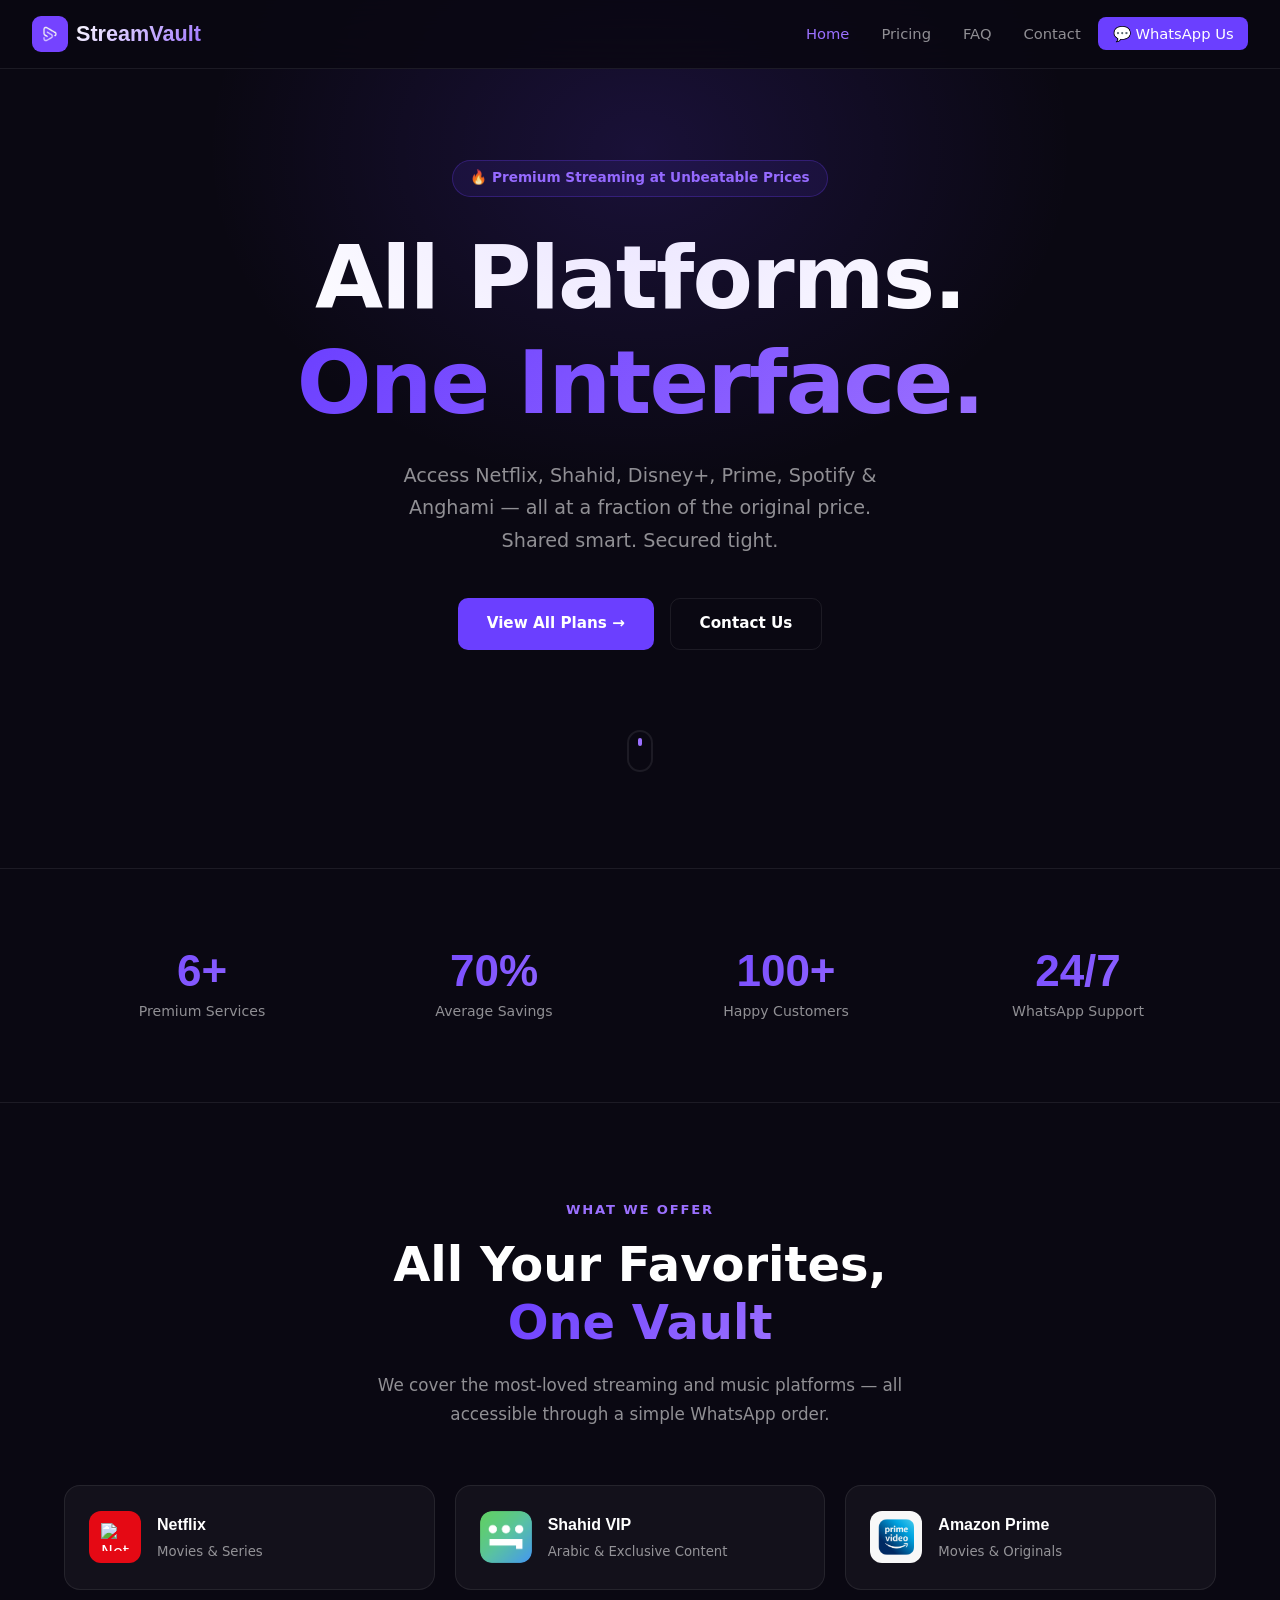
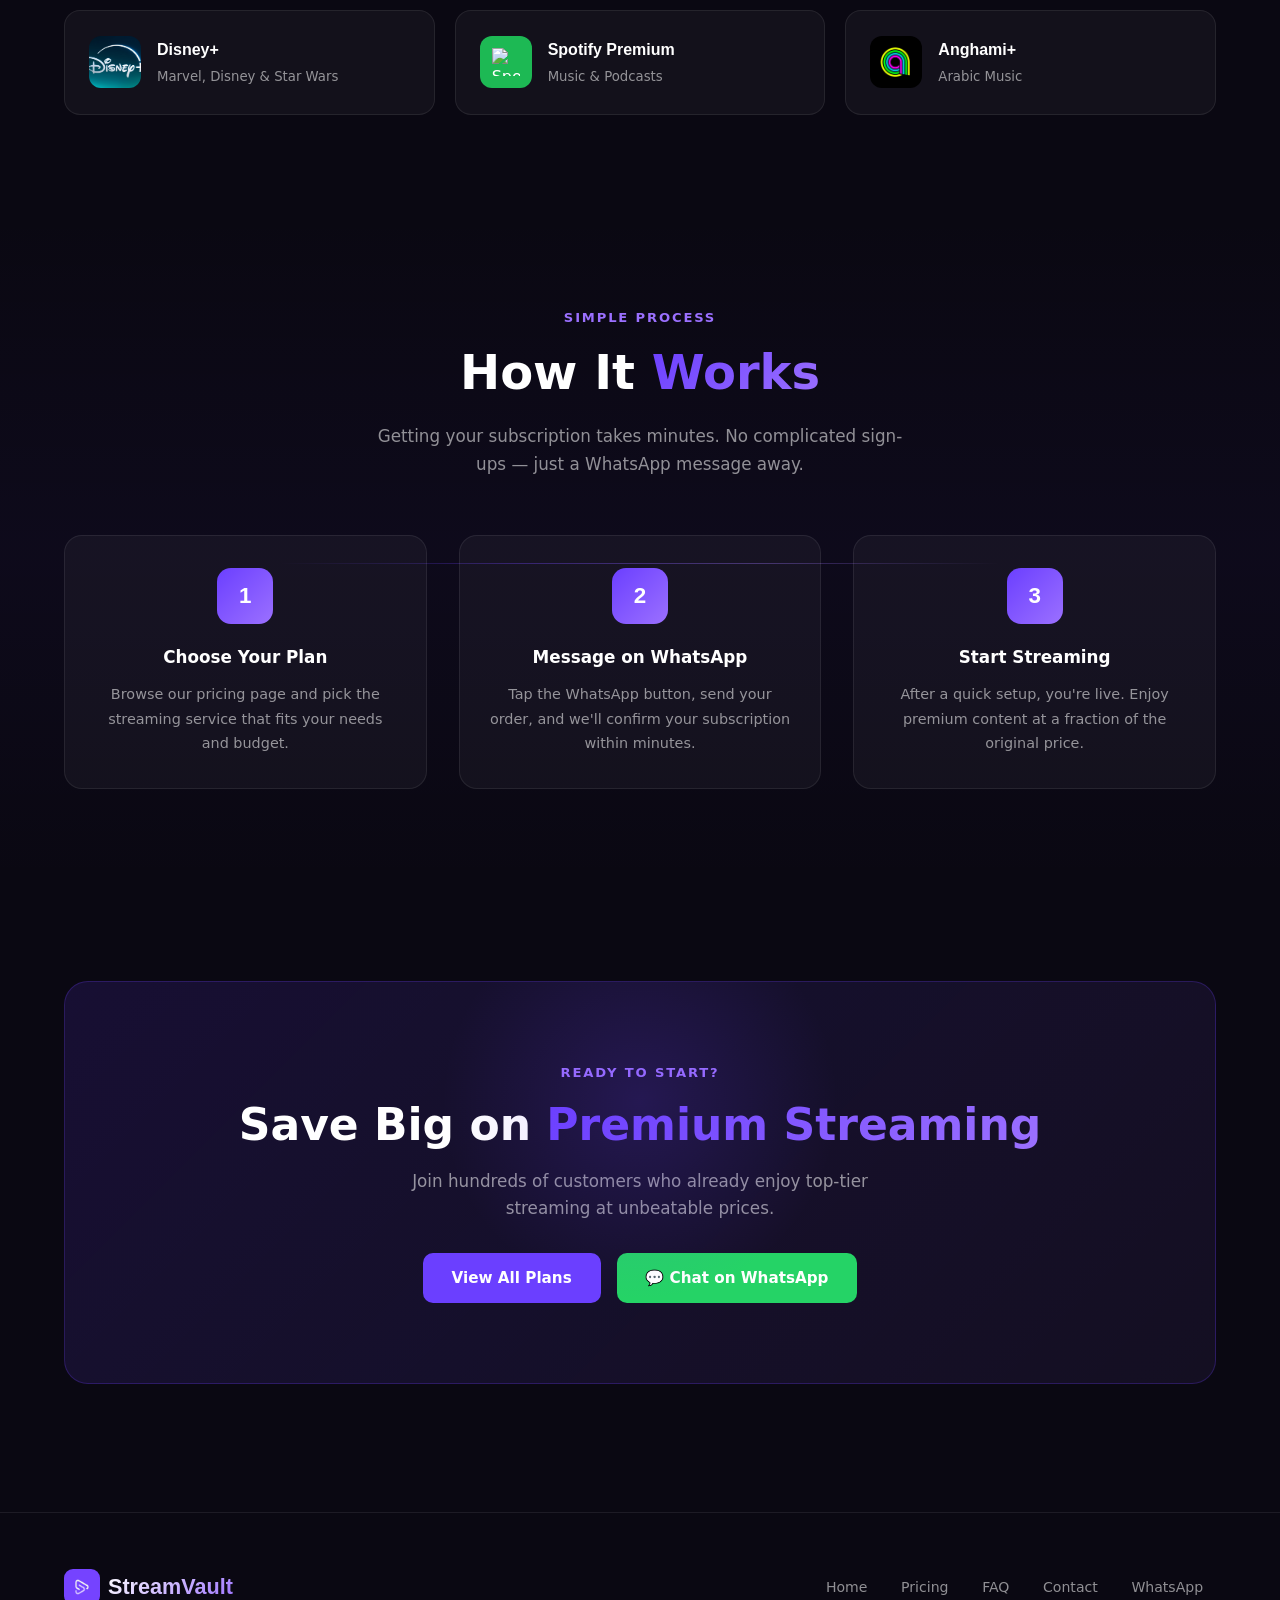
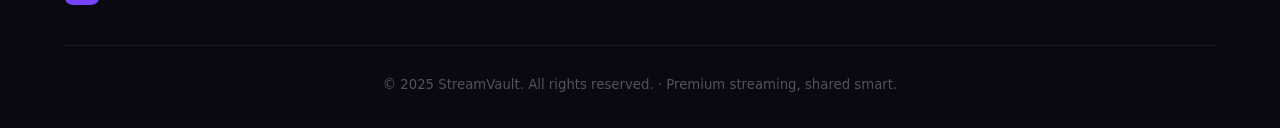
==== commit 4c2ca512: "add brand logos, Netflix full account option, Amazon Prime" ====
--- a/index.html
+++ b/index.html
@@ -103,27 +103,21 @@
         </div>
       </div>
       <div class="service-tile fade-up">
-        <div class="brand-logo bg-shahid">
-          <span class="brand-letter">ش</span>
-        </div>
+        <img src="logo-shahid.png.png" alt="Shahid VIP" class="service-logo-img" />
         <div>
           <div class="service-tile-name">Shahid VIP</div>
           <div class="service-tile-sub">Arabic &amp; Exclusive Content</div>
         </div>
       </div>
       <div class="service-tile fade-up">
-        <div class="brand-logo bg-amazon">
-          <img src="https://cdn.simpleicons.org/amazonprime/ffffff" alt="Amazon Prime" />
-        </div>
+        <img src="logo-amazon.png.png" alt="Amazon Prime" class="service-logo-img" />
         <div>
           <div class="service-tile-name">Amazon Prime</div>
           <div class="service-tile-sub">Movies &amp; Originals</div>
         </div>
       </div>
       <div class="service-tile fade-up">
-        <div class="brand-logo bg-disney">
-          <img src="https://cdn.simpleicons.org/disneyplus/ffffff" alt="Disney+" />
-        </div>
+        <img src="logo-disney.png.jpg" alt="Disney+" class="service-logo-img" />
         <div>
           <div class="service-tile-name">Disney+</div>
           <div class="service-tile-sub">Marvel, Disney &amp; Star Wars</div>
@@ -139,9 +133,7 @@
         </div>
       </div>
       <div class="service-tile fade-up">
-        <div class="brand-logo bg-anghami">
-          <span class="brand-letter">أ</span>
-        </div>
+        <img src="logo-anghami.png.png" alt="Anghami+" class="service-logo-img" />
         <div>
           <div class="service-tile-name">Anghami+</div>
           <div class="service-tile-sub">Arabic Music</div>
--- a/styles.css
+++ b/styles.css
@@ -918,6 +918,63 @@
   padding-top: 1.75rem;
 }
 
+/* ─── Service Logo Images ──────────────────────── */
+
+.service-logo-img {
+  object-fit: cover;
+  flex-shrink: 0;
+  display: block;
+}
+
+.pricing-card .service-logo-img {
+  width: 62px; height: 62px;
+  border-radius: 16px;
+  margin-bottom: 1rem;
+}
+
+.service-tile .service-logo-img {
+  width: 52px; height: 52px;
+  border-radius: 12px;
+}
+
+/* Full Account option on Netflix cards */
+.full-account-opt {
+  margin-top: 0.85rem;
+  padding-top: 0.85rem;
+  border-top: 1px solid var(--card-border);
+  text-align: center;
+}
+
+.full-account-label {
+  font-size: 0.77rem;
+  color: var(--text-dim);
+  margin-bottom: 0.5rem;
+}
+
+.btn-full-account {
+  display: flex;
+  align-items: center;
+  justify-content: center;
+  gap: 0.4rem;
+  background: transparent;
+  border: 1px solid rgba(107,63,255,0.35);
+  color: var(--accent);
+  padding: 0.6rem 1rem;
+  border-radius: 8px;
+  font-size: 0.82rem;
+  font-weight: 600;
+  transition: all 0.2s;
+  font-family: inherit;
+  text-decoration: none;
+  width: 100%;
+}
+
+.btn-full-account:hover {
+  background: rgba(107,63,255,0.1);
+  border-color: var(--primary);
+  transform: translateY(-1px);
+}
+
 /* ─── Brand Logos ──────────────────────────────── */
 
 .brand-logo {
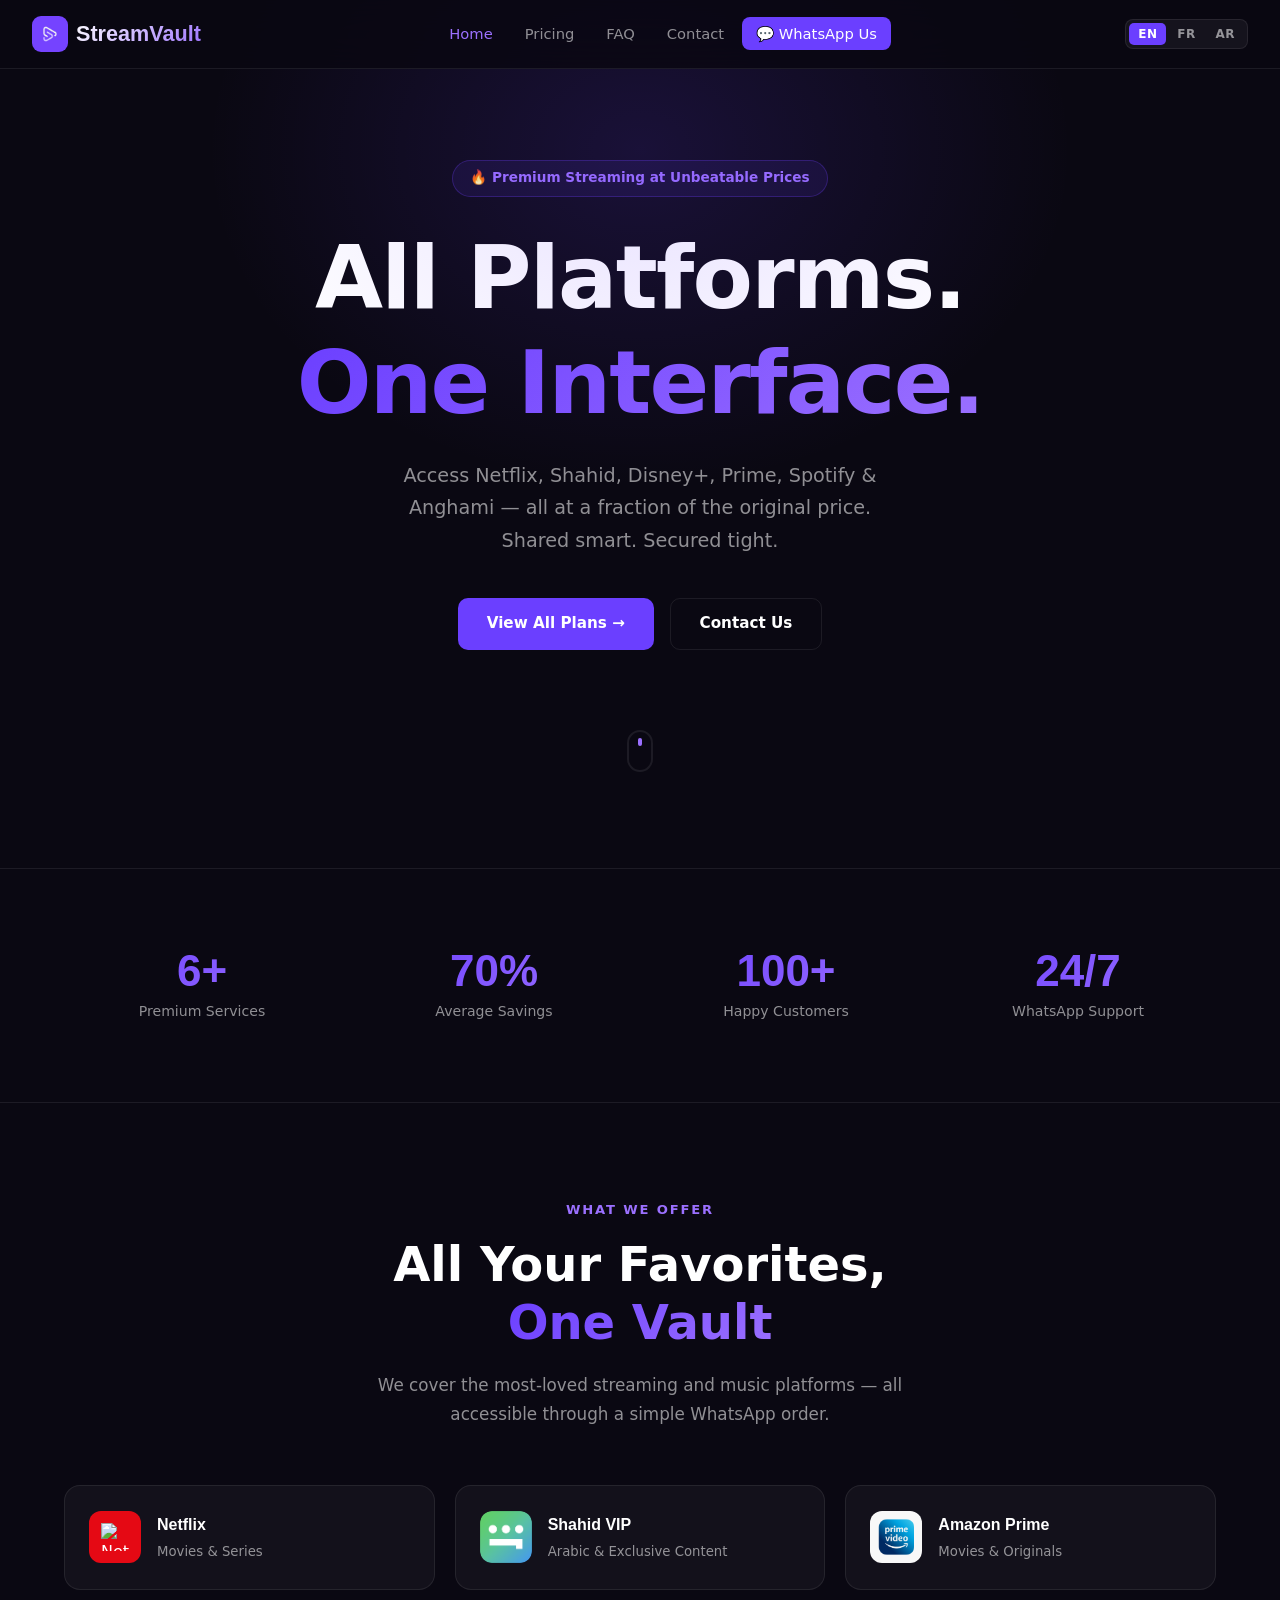
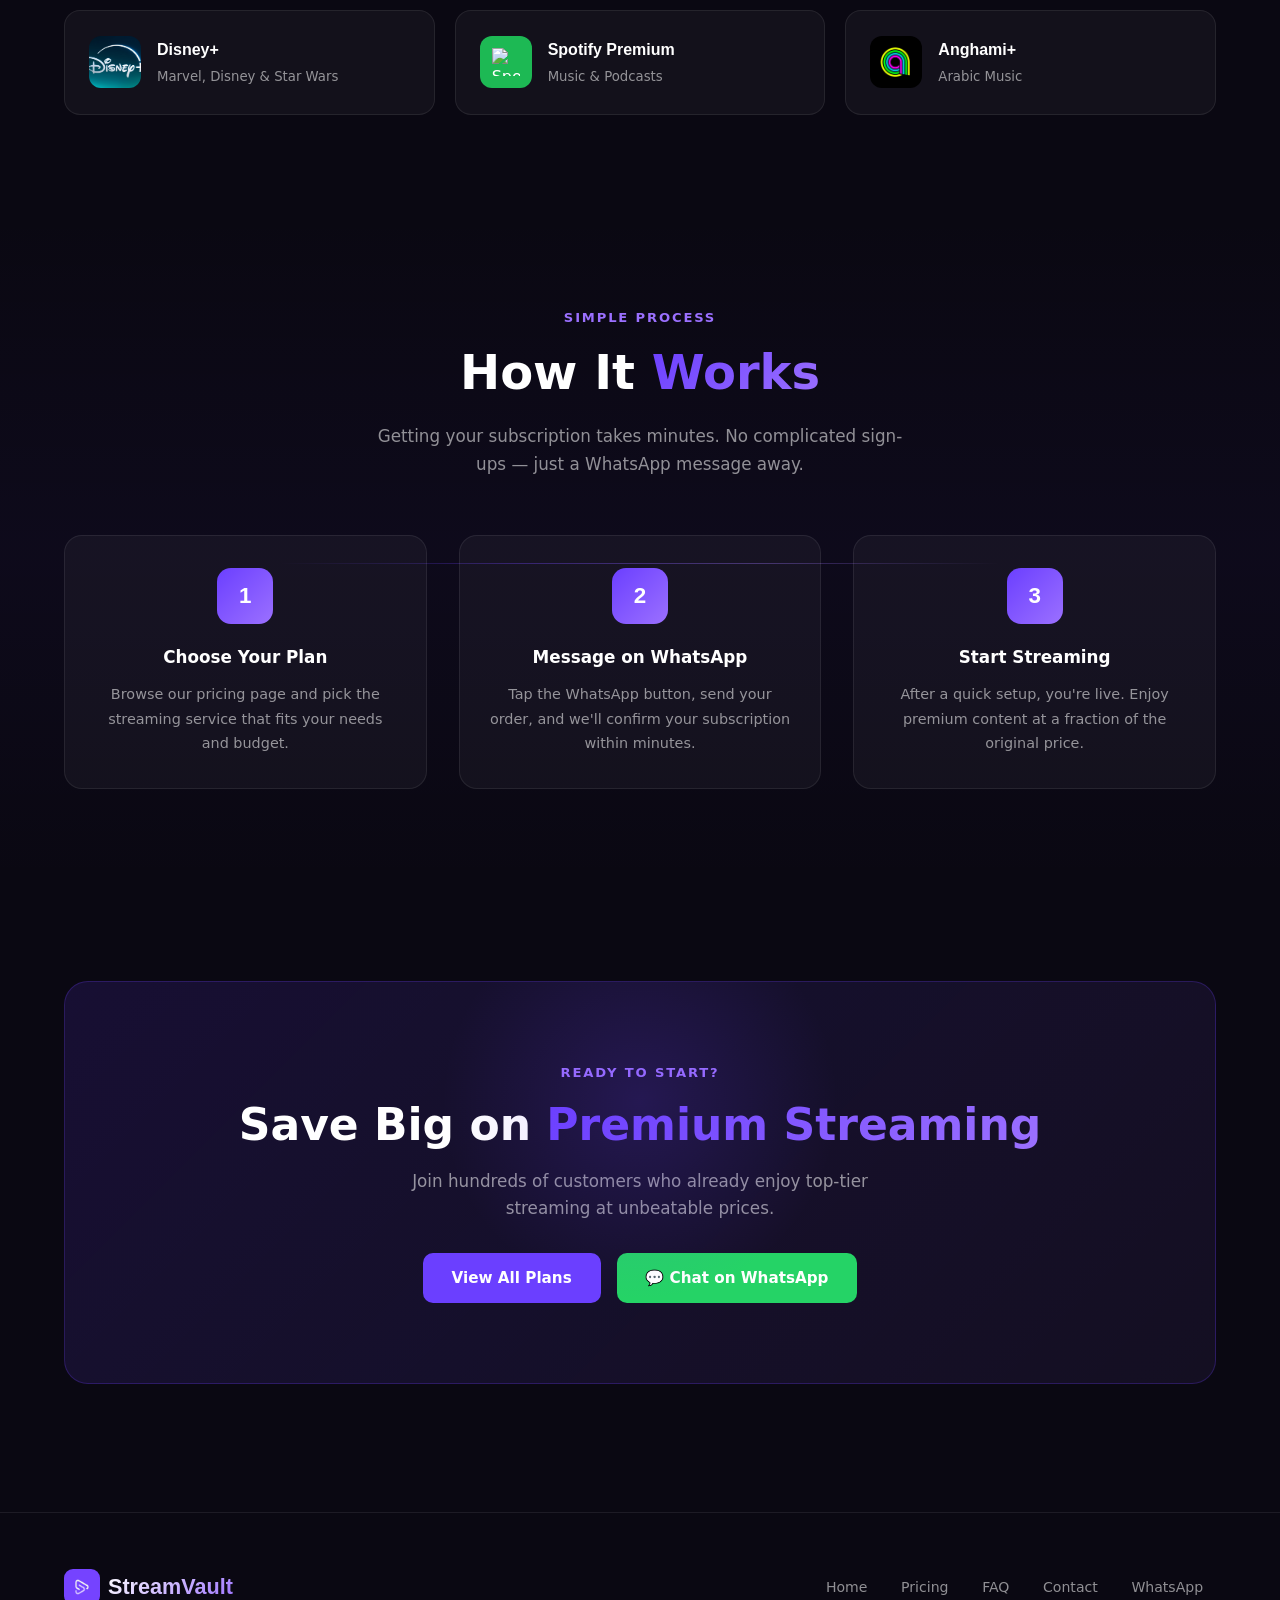
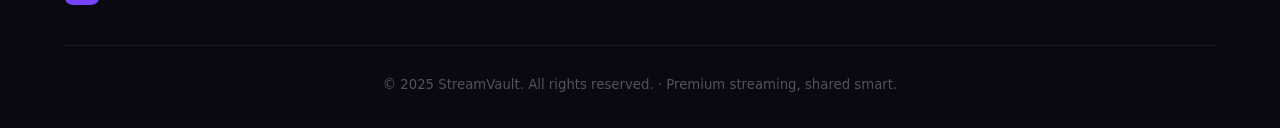
==== commit d0de8d77: "Add per-card billing toggle and EN/FR/AR language switcher" ====
--- a/index.html
+++ b/index.html
@@ -18,12 +18,17 @@
     <span class="name">StreamVault</span>
   </a>
   <ul class="nav-links">
-    <li><a href="index.html" class="active">Home</a></li>
-    <li><a href="pricing.html">Pricing</a></li>
-    <li><a href="faq.html">FAQ</a></li>
-    <li><a href="contact.html">Contact</a></li>
-    <li><a href="https://wa.me/96170307798" target="_blank" rel="noopener" class="nav-cta">💬 WhatsApp Us</a></li>
+    <li><a href="index.html" class="active" data-i18n="nav.home">Home</a></li>
+    <li><a href="pricing.html" data-i18n="nav.pricing">Pricing</a></li>
+    <li><a href="faq.html" data-i18n="nav.faq">FAQ</a></li>
+    <li><a href="contact.html" data-i18n="nav.contact">Contact</a></li>
+    <li><a href="https://wa.me/96170307798" target="_blank" rel="noopener" class="nav-cta" data-i18n="nav.whatsapp">💬 WhatsApp Us</a></li>
   </ul>
+  <div class="lang-switcher">
+    <button class="lang-btn active" data-lang="en">EN</button>
+    <button class="lang-btn" data-lang="fr">FR</button>
+    <button class="lang-btn" data-lang="ar">AR</button>
+  </div>
   <button class="hamburger" aria-label="Toggle menu">
     <span></span><span></span><span></span>
   </button>
@@ -31,28 +36,27 @@
 
 <!-- Mobile menu -->
 <div class="mobile-menu">
-  <a href="index.html" class="active">Home</a>
-  <a href="pricing.html">Pricing</a>
-  <a href="faq.html">FAQ</a>
-  <a href="contact.html">Contact</a>
-  <a href="https://wa.me/96170307798" target="_blank" rel="noopener" class="mob-cta">💬 WhatsApp Us</a>
+  <a href="index.html" class="active" data-i18n="nav.home">Home</a>
+  <a href="pricing.html" data-i18n="nav.pricing">Pricing</a>
+  <a href="faq.html" data-i18n="nav.faq">FAQ</a>
+  <a href="contact.html" data-i18n="nav.contact">Contact</a>
+  <a href="https://wa.me/96170307798" target="_blank" rel="noopener" class="mob-cta" data-i18n="nav.whatsapp">💬 WhatsApp Us</a>
 </div>
 
 <!-- ── Hero ───────────────────────────────────────── -->
 <section class="hero">
   <div class="hero-glow"></div>
   <div class="container">
-    <div class="hero-badge">🔥 Premium Streaming at Unbeatable Prices</div>
-    <h1 class="hero-title">
-      All Platforms.<br />
-      <span class="gradient-text">One Interface.</span>
+    <div class="hero-badge" data-i18n="hero.badge">🔥 Premium Streaming at Unbeatable Prices</div>
+    <h1 class="hero-title" data-i18n-html="hero.title">
+      All Platforms.<br /><span class="gradient-text">One Interface.</span>
     </h1>
-    <p class="hero-sub">
+    <p class="hero-sub" data-i18n="hero.sub">
       Access Netflix, Shahid, Disney+, Prime, Spotify & Anghami — all at a fraction of the original price. Shared smart. Secured tight.
     </p>
     <div class="hero-ctas">
-      <a href="pricing.html" class="btn btn-primary">View All Plans →</a>
-      <a href="contact.html" class="btn btn-outline">Contact Us</a>
+      <a href="pricing.html" class="btn btn-primary" data-i18n="hero.cta1">View All Plans →</a>
+      <a href="contact.html" class="btn btn-outline" data-i18n="hero.cta2">Contact Us</a>
     </div>
     <div class="hero-scroll">
       <div class="scroll-indicator"></div>
@@ -66,19 +70,19 @@
     <div class="stats-grid">
       <div class="stat-item fade-up">
         <div class="stat-value">6+</div>
-        <div class="stat-label">Premium Services</div>
+        <div class="stat-label" data-i18n="stats.services">Premium Services</div>
       </div>
       <div class="stat-item fade-up">
         <div class="stat-value">70%</div>
-        <div class="stat-label">Average Savings</div>
+        <div class="stat-label" data-i18n="stats.savings">Average Savings</div>
       </div>
       <div class="stat-item fade-up">
         <div class="stat-value">100+</div>
-        <div class="stat-label">Happy Customers</div>
+        <div class="stat-label" data-i18n="stats.customers">Happy Customers</div>
       </div>
       <div class="stat-item fade-up">
         <div class="stat-value">24/7</div>
-        <div class="stat-label">WhatsApp Support</div>
+        <div class="stat-label" data-i18n="stats.support">WhatsApp Support</div>
       </div>
     </div>
   </div>
@@ -88,57 +92,57 @@
 <section class="section">
   <div class="container">
     <div class="text-center" style="margin-bottom: 3.5rem;">
-      <p class="section-label">What We Offer</p>
-      <h2 class="section-title">All Your Favorites,<br /><span class="gradient-text">One Vault</span></h2>
-      <p class="section-desc">We cover the most-loved streaming and music platforms — all accessible through a simple WhatsApp order.</p>
+      <p class="section-label" data-i18n="services.label">What We Offer</p>
+      <h2 class="section-title" data-i18n-html="services.title">All Your Favorites,<br /><span class="gradient-text">One Vault</span></h2>
+      <p class="section-desc" data-i18n="services.desc">We cover the most-loved streaming and music platforms — all accessible through a simple WhatsApp order.</p>
     </div>
     <div class="services-grid">
-      <div class="service-tile fade-up">
+      <a href="pricing.html#netflix" class="service-tile fade-up">
         <div class="brand-logo bg-netflix">
           <img src="https://cdn.simpleicons.org/netflix/ffffff" alt="Netflix" />
         </div>
         <div>
           <div class="service-tile-name">Netflix</div>
-          <div class="service-tile-sub">Movies &amp; Series</div>
-        </div>
-      </div>
-      <div class="service-tile fade-up">
+          <div class="service-tile-sub" data-i18n="tile.netflix.sub">Movies &amp; Series</div>
+        </div>
+      </a>
+      <a href="pricing.html#shahid" class="service-tile fade-up">
         <img src="logo-shahid.png.png" alt="Shahid VIP" class="service-logo-img" />
         <div>
           <div class="service-tile-name">Shahid VIP</div>
-          <div class="service-tile-sub">Arabic &amp; Exclusive Content</div>
-        </div>
-      </div>
-      <div class="service-tile fade-up">
+          <div class="service-tile-sub" data-i18n="tile.shahid.sub">Arabic &amp; Exclusive Content</div>
+        </div>
+      </a>
+      <a href="pricing.html#amazon" class="service-tile fade-up">
         <img src="logo-amazon.png.png" alt="Amazon Prime" class="service-logo-img" />
         <div>
           <div class="service-tile-name">Amazon Prime</div>
-          <div class="service-tile-sub">Movies &amp; Originals</div>
-        </div>
-      </div>
-      <div class="service-tile fade-up">
+          <div class="service-tile-sub" data-i18n="tile.amazon.sub">Movies &amp; Originals</div>
+        </div>
+      </a>
+      <a href="pricing.html#disney" class="service-tile fade-up">
         <img src="logo-disney.png.jpg" alt="Disney+" class="service-logo-img" />
         <div>
           <div class="service-tile-name">Disney+</div>
-          <div class="service-tile-sub">Marvel, Disney &amp; Star Wars</div>
-        </div>
-      </div>
-      <div class="service-tile fade-up">
+          <div class="service-tile-sub" data-i18n="tile.disney.sub">Marvel, Disney &amp; Star Wars</div>
+        </div>
+      </a>
+      <a href="pricing.html#spotify" class="service-tile fade-up">
         <div class="brand-logo bg-spotify">
           <img src="https://cdn.simpleicons.org/spotify/ffffff" alt="Spotify" />
         </div>
         <div>
           <div class="service-tile-name">Spotify Premium</div>
-          <div class="service-tile-sub">Music &amp; Podcasts</div>
-        </div>
-      </div>
-      <div class="service-tile fade-up">
+          <div class="service-tile-sub" data-i18n="tile.spotify.sub">Music &amp; Podcasts</div>
+        </div>
+      </a>
+      <a href="pricing.html#anghami" class="service-tile fade-up">
         <img src="logo-anghami.png.png" alt="Anghami+" class="service-logo-img" />
         <div>
           <div class="service-tile-name">Anghami+</div>
-          <div class="service-tile-sub">Arabic Music</div>
-        </div>
-      </div>
+          <div class="service-tile-sub" data-i18n="tile.anghami.sub">Arabic Music</div>
+        </div>
+      </a>
     </div>
   </div>
 </section>
@@ -147,25 +151,25 @@
 <section class="how-it-works">
   <div class="container">
     <div class="text-center" style="margin-bottom: 3.5rem;">
-      <p class="section-label">Simple Process</p>
-      <h2 class="section-title">How It <span class="gradient-text">Works</span></h2>
-      <p class="section-desc">Getting your subscription takes minutes. No complicated sign-ups — just a WhatsApp message away.</p>
+      <p class="section-label" data-i18n="how.label">Simple Process</p>
+      <h2 class="section-title" data-i18n-html="how.title">How It <span class="gradient-text">Works</span></h2>
+      <p class="section-desc" data-i18n="how.desc">Getting your subscription takes minutes. No complicated sign-ups — just a WhatsApp message away.</p>
     </div>
     <div class="steps-grid">
       <div class="step-card fade-up">
         <div class="step-number">1</div>
-        <div class="step-title">Choose Your Plan</div>
-        <p class="step-desc">Browse our pricing page and pick the streaming service that fits your needs and budget.</p>
+        <div class="step-title" data-i18n="step1.title">Choose Your Plan</div>
+        <p class="step-desc" data-i18n="step1.desc">Browse our pricing page and pick the streaming service that fits your needs and budget.</p>
       </div>
       <div class="step-card fade-up">
         <div class="step-number">2</div>
-        <div class="step-title">Message on WhatsApp</div>
-        <p class="step-desc">Tap the WhatsApp button, send your order, and we'll confirm your subscription within minutes.</p>
+        <div class="step-title" data-i18n="step2.title">Message on WhatsApp</div>
+        <p class="step-desc" data-i18n="step2.desc">Tap the WhatsApp button, send your order, and we'll confirm your subscription within minutes.</p>
       </div>
       <div class="step-card fade-up">
         <div class="step-number">3</div>
-        <div class="step-title">Start Streaming</div>
-        <p class="step-desc">After a quick setup, you're live. Enjoy premium content at a fraction of the original price.</p>
+        <div class="step-title" data-i18n="step3.title">Start Streaming</div>
+        <p class="step-desc" data-i18n="step3.desc">After a quick setup, you're live. Enjoy premium content at a fraction of the original price.</p>
       </div>
     </div>
   </div>
@@ -175,12 +179,12 @@
 <section class="cta-section">
   <div class="container">
     <div class="cta-card fade-up">
-      <p class="section-label">Ready to Start?</p>
-      <h2 class="cta-title">Save Big on <span class="gradient-text">Premium Streaming</span></h2>
-      <p class="cta-desc">Join hundreds of customers who already enjoy top-tier streaming at unbeatable prices.</p>
+      <p class="section-label" data-i18n="cta.label">Ready to Start?</p>
+      <h2 class="cta-title" data-i18n-html="cta.title">Save Big on <span class="gradient-text">Premium Streaming</span></h2>
+      <p class="cta-desc" data-i18n="cta.desc">Join hundreds of customers who already enjoy top-tier streaming at unbeatable prices.</p>
       <div class="cta-buttons">
-        <a href="pricing.html" class="btn btn-primary">View All Plans</a>
-        <a href="https://wa.me/96170307798" target="_blank" rel="noopener" class="btn" style="background:#25D366;color:#fff;">💬 Chat on WhatsApp</a>
+        <a href="pricing.html" class="btn btn-primary" data-i18n="cta.btn1">View All Plans</a>
+        <a href="https://wa.me/96170307798" target="_blank" rel="noopener" class="btn" style="background:#25D366;color:#fff;" data-i18n="cta.btn2">💬 Chat on WhatsApp</a>
       </div>
     </div>
   </div>
@@ -195,19 +199,20 @@
         <span class="name">StreamVault</span>
       </a>
       <div class="footer-links">
-        <a href="index.html">Home</a>
-        <a href="pricing.html">Pricing</a>
-        <a href="faq.html">FAQ</a>
-        <a href="contact.html">Contact</a>
+        <a href="index.html" data-i18n="nav.home">Home</a>
+        <a href="pricing.html" data-i18n="nav.pricing">Pricing</a>
+        <a href="faq.html" data-i18n="nav.faq">FAQ</a>
+        <a href="contact.html" data-i18n="nav.contact">Contact</a>
         <a href="https://wa.me/96170307798" target="_blank" rel="noopener">WhatsApp</a>
       </div>
     </div>
-    <div class="footer-copy">
+    <div class="footer-copy" data-i18n="footer.copy">
       © 2025 StreamVault. All rights reserved. · Premium streaming, shared smart.
     </div>
   </div>
 </footer>
 
+<script src="translations.js"></script>
 <script src="script.js"></script>
 </body>
 </html>
--- a/styles.css
+++ b/styles.css
@@ -397,6 +397,31 @@
   gap: 1rem;
   transition: all 0.3s;
 }
+
+/* ─── Back Button ──────────────────────────────── */
+.back-btn {
+  display: inline-flex;
+  align-items: center;
+  justify-content: center;
+  width: 36px;
+  height: 36px;
+  background: rgba(107,63,255,0.1);
+  border: 1px solid rgba(107,63,255,0.25);
+  color: var(--accent);
+  border-radius: 10px;
+  font-size: 1.1rem;
+  font-family: inherit;
+  cursor: pointer;
+  transition: all 0.2s;
+}
+
+.back-btn:hover {
+  background: rgba(107,63,255,0.2);
+  border-color: var(--primary);
+  transform: translateX(-3px);
+}
+
+a.service-tile { color: inherit; }
 
 .service-tile:hover {
   border-color: rgba(107,63,255,0.38);
@@ -1022,6 +1047,69 @@
 .bg-spotify  { background: #1DB954; }
 .bg-anghami  { background: #E8154B; }
 
+/* ─── Language Switcher ────────────────────────── */
+
+.lang-switcher {
+  display: flex;
+  align-items: center;
+  gap: 2px;
+  background: rgba(255,255,255,0.05);
+  border: 1px solid var(--card-border);
+  border-radius: 8px;
+  padding: 3px;
+}
+
+.lang-btn {
+  padding: 0.25rem 0.55rem;
+  border: none;
+  background: transparent;
+  color: var(--text-muted);
+  font-size: 0.75rem;
+  font-weight: 700;
+  letter-spacing: 0.05em;
+  cursor: pointer;
+  border-radius: 5px;
+  transition: all 0.2s;
+  font-family: inherit;
+}
+
+.lang-btn:hover { color: var(--text); }
+
+.lang-btn.active {
+  background: var(--primary);
+  color: #fff;
+}
+
+/* ─── Per-Card Billing Toggle ──────────────────── */
+
+.card-bill-toggle {
+  display: flex;
+  background: rgba(255,255,255,0.05);
+  border: 1px solid rgba(255,255,255,0.08);
+  border-radius: 8px;
+  padding: 3px;
+  margin: 0.6rem 0 1rem;
+}
+
+.cbill {
+  flex: 1;
+  padding: 0.3rem 0;
+  border: none;
+  background: transparent;
+  color: var(--text-muted);
+  font-size: 0.78rem;
+  font-weight: 700;
+  cursor: pointer;
+  border-radius: 5px;
+  transition: all 0.2s;
+  font-family: inherit;
+}
+
+.cbill.cbill-active {
+  background: var(--primary);
+  color: #fff;
+}
+
 /* ─── Animations ───────────────────────────────── */
 
 .fade-up {
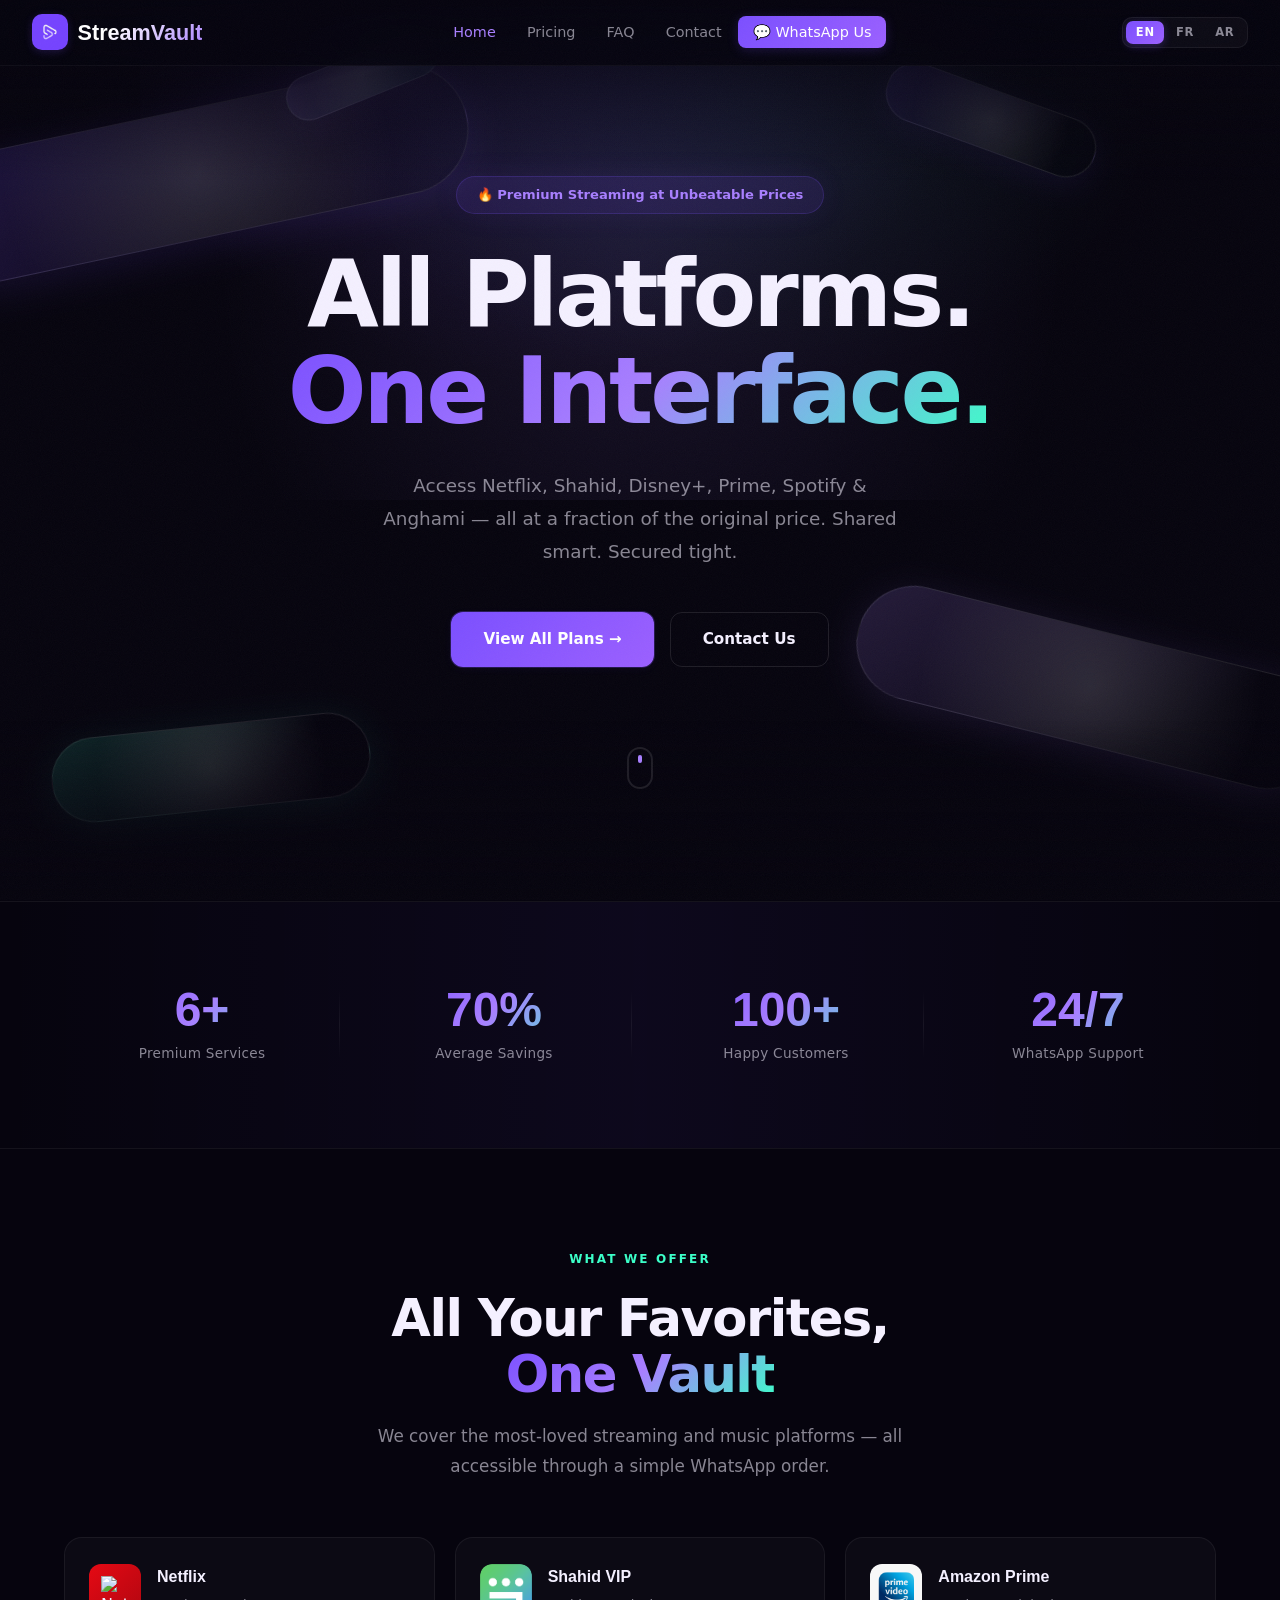
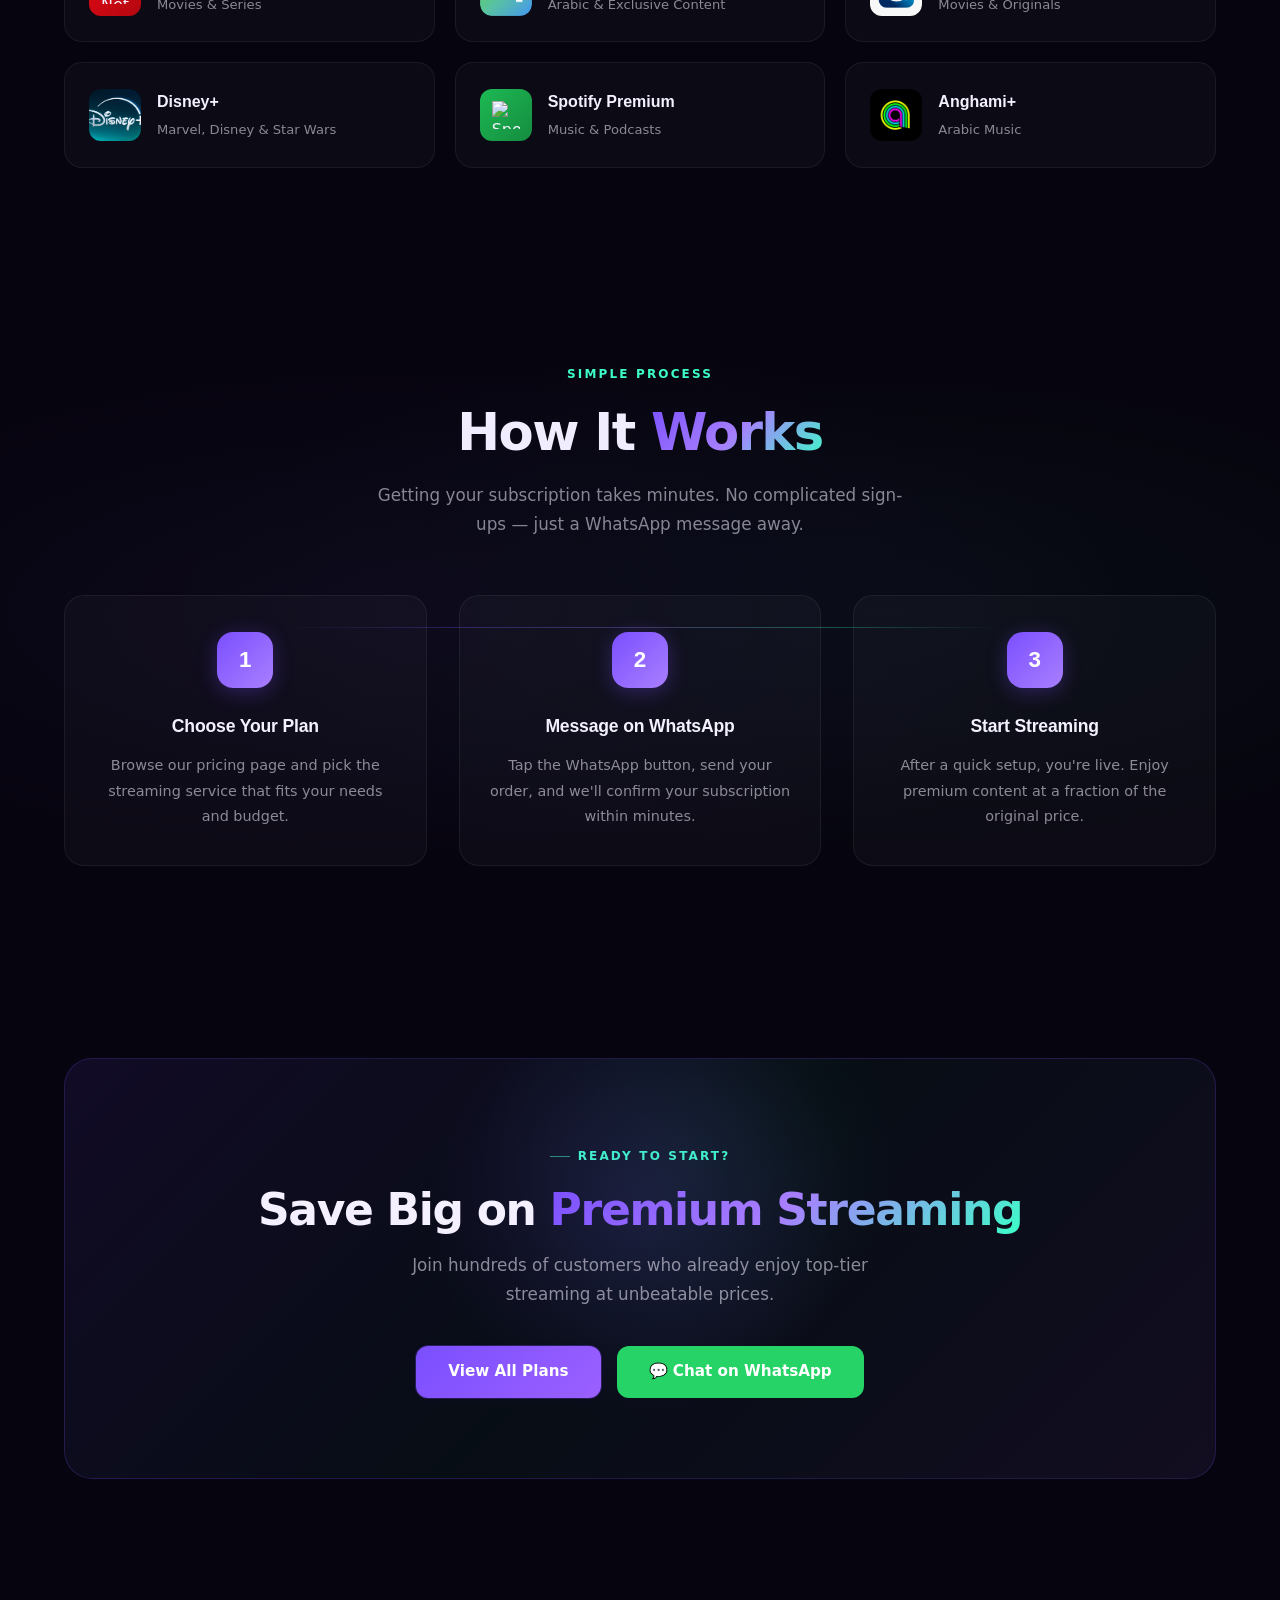
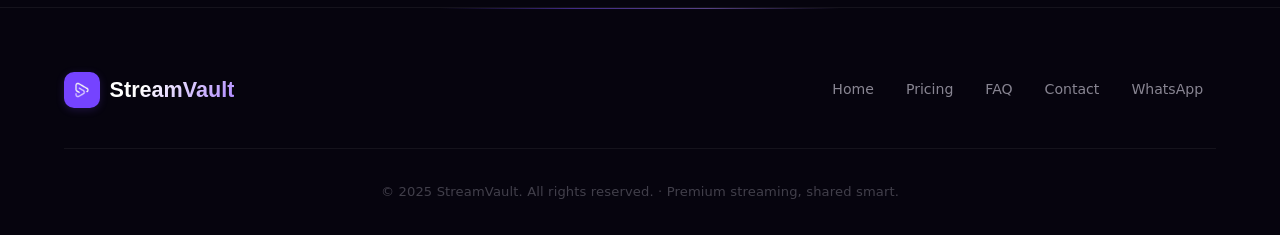
==== commit 860b5e73: "Add floating geometric shapes to hero section" ====
--- a/index.html
+++ b/index.html
@@ -46,7 +46,20 @@
 <!-- ── Hero ───────────────────────────────────────── -->
 <section class="hero">
   <div class="hero-glow"></div>
-  <div class="container">
+
+  <!-- Vignette overlays -->
+  <div class="hero-vignette hero-vignette--top"></div>
+  <div class="hero-vignette hero-vignette--bottom"></div>
+
+  <!-- Floating geometric shapes -->
+  <div class="hero-shape hero-shape--1" aria-hidden="true"><div class="hero-shape__inner"></div></div>
+  <div class="hero-shape hero-shape--2" aria-hidden="true"><div class="hero-shape__inner"></div></div>
+  <div class="hero-shape hero-shape--3" aria-hidden="true"><div class="hero-shape__inner"></div></div>
+  <div class="hero-shape hero-shape--4" aria-hidden="true"><div class="hero-shape__inner"></div></div>
+  <div class="hero-shape hero-shape--5" aria-hidden="true"><div class="hero-shape__inner"></div></div>
+
+  <!-- Content -->
+  <div class="container hero-content">
     <div class="hero-badge" data-i18n="hero.badge">🔥 Premium Streaming at Unbeatable Prices</div>
     <h1 class="hero-title" data-i18n-html="hero.title">
       All Platforms.<br /><span class="gradient-text">One Interface.</span>
--- a/styles.css
+++ b/styles.css
@@ -1,16 +1,55 @@
 @import url('https://api.fontshare.com/v2/css?f[]=clash-display@400,500,600,700&f[]=satoshi@400,500,700&display=swap');
 
+/* ═══════════════════════════════════════════════════
+   StreamVault — Elevated Design System
+   ═══════════════════════════════════════════════════ */
+
 :root {
-  --bg: #0A0812;
-  --bg-2: #0F0B1A;
-  --primary: #6B3FFF;
-  --accent: #9B70FF;
-  --text: #FFFFFF;
-  --text-muted: rgba(255,255,255,0.55);
-  --text-dim: rgba(255,255,255,0.3);
-  --card-bg: rgba(255,255,255,0.04);
-  --card-border: rgba(255,255,255,0.08);
-  --nav-bg: rgba(10,8,18,0.85);
+  /* Surface system */
+  --bg:          #06040E;
+  --bg-2:        #0C0818;
+  --bg-elevated: #110D20;
+  --bg-floating: #18122E;
+
+  /* Brand palette */
+  --primary:     #7B4FFF;
+  --primary-dim: rgba(123,79,255,0.12);
+  --accent:      #A87FFF;
+  --accent-glow: rgba(168,127,255,0.25);
+  --mint:        #3CFFC8;
+  --mint-dim:    rgba(60,255,200,0.08);
+
+  /* Text hierarchy */
+  --text:        #F4F0FF;
+  --text-muted:  rgba(244,240,255,0.55);
+  --text-dim:    rgba(244,240,255,0.25);
+
+  /* Card system */
+  --card-bg:     rgba(255,255,255,0.028);
+  --card-border: rgba(255,255,255,0.06);
+  --card-hover:  rgba(123,79,255,0.08);
+
+  /* Navbar */
+  --nav-bg:      rgba(6,4,14,0.82);
+
+  /* Shadows — layered, color-tinted */
+  --shadow-sm:   0 2px 8px rgba(123,79,255,0.06), 0 1px 3px rgba(0,0,0,0.3);
+  --shadow-md:   0 4px 16px rgba(123,79,255,0.08), 0 8px 32px rgba(0,0,0,0.25);
+  --shadow-lg:   0 8px 32px rgba(123,79,255,0.12), 0 24px 64px rgba(0,0,0,0.3);
+  --shadow-glow: 0 0 40px rgba(123,79,255,0.15), 0 0 80px rgba(123,79,255,0.06);
+
+  /* Spacing tokens */
+  --space-xs: 0.5rem;
+  --space-sm: 0.75rem;
+  --space-md: 1.25rem;
+  --space-lg: 2rem;
+  --space-xl: 3.5rem;
+  --space-2xl: 6rem;
+
+  /* Easing — spring-like curves */
+  --ease-out:    cubic-bezier(0.16, 1, 0.3, 1);
+  --ease-spring: cubic-bezier(0.34, 1.56, 0.64, 1);
+  --ease-smooth: cubic-bezier(0.25, 0.46, 0.45, 0.94);
 }
 
 *, *::before, *::after {
@@ -22,23 +61,50 @@
 body {
   background-color: var(--bg);
   color: var(--text);
-  font-family: 'Satoshi', 'Inter', system-ui, sans-serif;
-  line-height: 1.6;
+  font-family: 'Satoshi', system-ui, sans-serif;
+  line-height: 1.65;
   overflow-x: hidden;
+  -webkit-font-smoothing: antialiased;
+  -moz-osx-font-smoothing: grayscale;
 }
 
 h1, h2, h3, h4, h5, h6 {
-  font-family: 'Clash Display', 'Inter', system-ui, sans-serif;
-  line-height: 1.2;
-}
-
-a { text-decoration: none; color: inherit; }
+  font-family: 'Clash Display', system-ui, sans-serif;
+  line-height: 1.1;
+  letter-spacing: -0.03em;
+}
+
+a {
+  text-decoration: none;
+  color: inherit;
+  outline-offset: 3px;
+}
+
+a:focus-visible {
+  outline: 2px solid var(--accent);
+  border-radius: 4px;
+}
+
 img { max-width: 100%; display: block; }
 
-/* ─── Utility ──────────────────────────────────── */
+/* ═══ Noise Texture Overlay ═══════════════════════ */
+
+body::before {
+  content: '';
+  position: fixed;
+  inset: 0;
+  z-index: 9999;
+  pointer-events: none;
+  opacity: 0.035;
+  background-image: url("data:image/svg+xml,%3Csvg viewBox='0 0 256 256' xmlns='http://www.w3.org/2000/svg'%3E%3Cfilter id='n'%3E%3CfeTurbulence type='fractalNoise' baseFrequency='0.85' numOctaves='4' stitchTiles='stitch'/%3E%3C/filter%3E%3Crect width='100%25' height='100%25' filter='url(%23n)'/%3E%3C/svg%3E");
+  background-repeat: repeat;
+  background-size: 200px 200px;
+}
+
+/* ═══ Utility ═════════════════════════════════════ */
 
 .gradient-text {
-  background: linear-gradient(135deg, var(--primary) 0%, var(--accent) 100%);
+  background: linear-gradient(135deg, var(--primary) 0%, var(--accent) 50%, var(--mint) 100%);
   -webkit-background-clip: text;
   -webkit-text-fill-color: transparent;
   background-clip: text;
@@ -50,68 +116,105 @@
   padding: 0 1.5rem;
 }
 
-.section { padding: 6rem 0; }
+.section { padding: var(--space-2xl) 0; }
 .text-center { text-align: center; }
 
 .section-label {
-  font-size: 0.82rem;
-  font-weight: 700;
-  letter-spacing: 0.14em;
+  font-size: 0.75rem;
+  font-weight: 700;
+  letter-spacing: 0.18em;
   text-transform: uppercase;
-  color: var(--accent);
-  margin-bottom: 1rem;
+  color: var(--mint);
+  margin-bottom: var(--space-md);
+  display: inline-flex;
+  align-items: center;
+  gap: 0.5rem;
+}
+
+.section-label::before {
+  content: '';
+  width: 20px;
+  height: 1px;
+  background: var(--mint);
+  opacity: 0.5;
+}
+
+.text-center .section-label::before,
+.page-header .section-label::before {
+  display: none;
 }
 
 .section-title {
-  font-size: clamp(2rem, 4vw, 3rem);
-  font-weight: 700;
-  margin-bottom: 1.25rem;
+  font-size: clamp(2rem, 4vw, 3.2rem);
+  font-weight: 700;
+  margin-bottom: var(--space-md);
 }
 
 .section-desc {
   font-size: 1.05rem;
   color: var(--text-muted);
   max-width: 540px;
-  margin: 0 auto 3.5rem;
-  line-height: 1.7;
-}
+  margin: 0 auto var(--space-xl);
+  line-height: 1.75;
+}
+
+/* ═══ Buttons ═════════════════════════════════════ */
 
 .btn {
   display: inline-flex;
   align-items: center;
   gap: 0.5rem;
-  padding: 0.8rem 1.8rem;
-  border-radius: 10px;
+  padding: 0.85rem 2rem;
+  border-radius: 12px;
   font-weight: 600;
   font-size: 0.95rem;
   cursor: pointer;
-  transition: all 0.25s ease;
   border: none;
   font-family: inherit;
   white-space: nowrap;
-}
+  position: relative;
+  transition: transform 0.4s var(--ease-spring), box-shadow 0.4s var(--ease-out), background 0.3s var(--ease-out);
+}
+
+.btn:active { transform: scale(0.97); }
 
 .btn-primary {
-  background: var(--primary);
+  background: linear-gradient(135deg, var(--primary) 0%, #9B60FF 100%);
   color: #fff;
+  box-shadow: var(--shadow-sm), 0 0 0 1px rgba(123,79,255,0.3);
 }
 
 .btn-primary:hover {
-  background: var(--accent);
-  transform: translateY(-2px);
-  box-shadow: 0 8px 30px rgba(107,63,255,0.4);
+  transform: translateY(-3px);
+  box-shadow: var(--shadow-md), 0 0 40px rgba(123,79,255,0.25);
+}
+
+.btn-primary:focus-visible {
+  outline: 2px solid var(--mint);
+  outline-offset: 3px;
+}
+
+.btn-primary:active {
+  transform: translateY(-1px) scale(0.98);
 }
 
 .btn-outline {
   background: transparent;
   color: var(--text);
-  border: 1px solid var(--card-border);
+  border: 1px solid rgba(255,255,255,0.1);
+  box-shadow: inset 0 0 0 0 var(--primary-dim);
 }
 
 .btn-outline:hover {
   border-color: var(--primary);
   color: var(--accent);
-  transform: translateY(-2px);
+  transform: translateY(-3px);
+  box-shadow: inset 0 0 20px var(--primary-dim);
+}
+
+.btn-outline:focus-visible {
+  outline: 2px solid var(--accent);
+  outline-offset: 3px;
 }
 
 .btn-whatsapp {
@@ -120,30 +223,36 @@
   width: 100%;
   justify-content: center;
   font-size: 0.9rem;
-  border-radius: 10px;
+  border-radius: 12px;
+  box-shadow: 0 2px 12px rgba(37,211,102,0.15);
 }
 
 .btn-whatsapp:hover {
-  background: #1ebe5d;
-  transform: translateY(-2px);
-  box-shadow: 0 8px 24px rgba(37,211,102,0.3);
-}
-
-/* ─── Navbar ───────────────────────────────────── */
+  transform: translateY(-3px);
+  box-shadow: 0 8px 30px rgba(37,211,102,0.25), 0 0 60px rgba(37,211,102,0.08);
+}
+
+.btn-whatsapp:focus-visible {
+  outline: 2px solid #25D366;
+  outline-offset: 3px;
+}
+
+/* ═══ Navbar ══════════════════════════════════════ */
 
 .navbar {
   position: fixed;
   top: 0; left: 0; right: 0;
   z-index: 999;
-  padding: 1rem 2rem;
+  padding: 0.9rem 2rem;
   background: var(--nav-bg);
-  backdrop-filter: blur(24px);
-  -webkit-backdrop-filter: blur(24px);
-  border-bottom: 1px solid var(--card-border);
+  backdrop-filter: blur(30px) saturate(1.5);
+  -webkit-backdrop-filter: blur(30px) saturate(1.5);
+  border-bottom: 1px solid rgba(255,255,255,0.04);
   display: flex;
   align-items: center;
   justify-content: space-between;
   gap: 2rem;
+  transition: box-shadow 0.4s var(--ease-out), border-color 0.4s var(--ease-out);
 }
 
 .logo {
@@ -152,18 +261,19 @@
   font-weight: 700;
   display: flex;
   align-items: center;
-  gap: 0.5rem;
+  gap: 0.6rem;
   white-space: nowrap;
 }
 
 .logo .vault-icon {
   width: 36px; height: 36px;
-  border-radius: 9px;
+  border-radius: 10px;
   overflow: hidden;
   flex-shrink: 0;
   display: flex;
   align-items: center;
   justify-content: center;
+  box-shadow: 0 2px 8px rgba(123,79,255,0.2);
 }
 
 .logo .vault-icon img {
@@ -174,7 +284,7 @@
 }
 
 .logo .name {
-  background: linear-gradient(135deg, #fff, var(--accent));
+  background: linear-gradient(135deg, #fff 30%, var(--accent));
   -webkit-background-clip: text;
   -webkit-text-fill-color: transparent;
   background-clip: text;
@@ -183,7 +293,7 @@
 .nav-links {
   display: flex;
   align-items: center;
-  gap: 0.2rem;
+  gap: 0.15rem;
   list-style: none;
 }
 
@@ -192,21 +302,22 @@
   border-radius: 8px;
   color: var(--text-muted);
   font-weight: 500;
-  font-size: 0.92rem;
-  transition: all 0.2s;
-}
-
-.nav-links a:hover { color: var(--text); background: rgba(255,255,255,0.05); }
+  font-size: 0.9rem;
+  transition: color 0.25s var(--ease-out), background 0.25s var(--ease-out);
+}
+
+.nav-links a:hover { color: var(--text); background: rgba(255,255,255,0.04); }
 .nav-links a.active { color: var(--accent); }
 
 .nav-cta {
-  background: var(--primary) !important;
+  background: linear-gradient(135deg, var(--primary), #9B60FF) !important;
   color: #fff !important;
+  box-shadow: 0 2px 12px rgba(123,79,255,0.2);
 }
 
 .nav-cta:hover {
-  background: var(--accent) !important;
-  box-shadow: 0 4px 20px rgba(107,63,255,0.4);
+  box-shadow: 0 4px 24px rgba(123,79,255,0.35) !important;
+  transform: translateY(-1px);
 }
 
 .hamburger {
@@ -219,10 +330,15 @@
   padding: 6px;
 }
 
+.hamburger:focus-visible {
+  outline: 2px solid var(--accent);
+  border-radius: 4px;
+}
+
 .hamburger span {
   display: block; width: 22px; height: 2px;
   background: var(--text); border-radius: 2px;
-  transition: all 0.3s;
+  transition: transform 0.35s var(--ease-spring), opacity 0.25s var(--ease-out);
 }
 
 .hamburger.open span:nth-child(1) { transform: translateY(7px) rotate(45deg); }
@@ -232,41 +348,43 @@
 .mobile-menu {
   display: none;
   position: fixed;
-  top: 65px; left: 0; right: 0;
-  background: var(--bg-2);
+  top: 62px; left: 0; right: 0;
+  background: var(--bg-elevated);
   border-bottom: 1px solid var(--card-border);
   padding: 0.75rem 1rem 1rem;
   z-index: 998;
   flex-direction: column;
   gap: 0.2rem;
+  backdrop-filter: blur(20px);
+  -webkit-backdrop-filter: blur(20px);
 }
 
 .mobile-menu.open { display: flex; }
 
 .mobile-menu a {
   padding: 0.75rem 1rem;
-  border-radius: 8px;
+  border-radius: 10px;
   color: var(--text-muted);
   font-weight: 500;
   font-size: 0.95rem;
-  transition: all 0.2s;
+  transition: color 0.25s var(--ease-out), background 0.25s var(--ease-out);
 }
 
 .mobile-menu a:hover, .mobile-menu a.active {
-  background: rgba(255,255,255,0.05); color: var(--text);
+  background: rgba(255,255,255,0.04); color: var(--text);
 }
 
 .mobile-menu .mob-cta {
-  background: var(--primary);
+  background: linear-gradient(135deg, var(--primary), #9B60FF);
   color: #fff !important;
   text-align: center;
   margin-top: 0.5rem;
 }
 
-/* ─── Hero ─────────────────────────────────────── */
+/* ═══ Hero ════════════════════════════════════════ */
 
 .hero {
-  padding: 10rem 0 6rem;
+  padding: 11rem 0 7rem;
   position: relative;
   overflow: hidden;
   text-align: center;
@@ -274,40 +392,69 @@
 
 .hero-glow {
   position: absolute;
-  top: -200px; left: 50%;
+  top: -300px; left: 50%;
   transform: translateX(-50%);
-  width: 900px; height: 700px;
-  background: radial-gradient(ellipse at center, rgba(107,63,255,0.16) 0%, transparent 68%);
+  width: 1000px; height: 800px;
+  background:
+    radial-gradient(ellipse at 40% 30%, rgba(123,79,255,0.18) 0%, transparent 55%),
+    radial-gradient(ellipse at 60% 50%, rgba(60,255,200,0.06) 0%, transparent 50%),
+    radial-gradient(ellipse at 50% 70%, rgba(168,127,255,0.1) 0%, transparent 60%);
   pointer-events: none;
+  animation: heroGlowPulse 8s ease-in-out infinite alternate;
+}
+
+@keyframes heroGlowPulse {
+  0% { opacity: 0.8; transform: translateX(-50%) scale(1); }
+  100% { opacity: 1; transform: translateX(-50%) scale(1.08); }
 }
 
 .hero-badge {
   display: inline-flex;
   align-items: center;
   gap: 0.5rem;
-  background: rgba(107,63,255,0.1);
-  border: 1px solid rgba(107,63,255,0.28);
-  padding: 0.4rem 1.1rem;
+  background: var(--primary-dim);
+  border: 1px solid rgba(123,79,255,0.2);
+  padding: 0.45rem 1.25rem;
   border-radius: 999px;
-  font-size: 0.85rem;
+  font-size: 0.82rem;
   font-weight: 600;
   color: var(--accent);
+  margin-bottom: 2rem;
+  box-shadow: 0 0 30px rgba(123,79,255,0.08);
+  animation: badgeFadeIn 0.8s var(--ease-out) both;
+}
+
+@keyframes badgeFadeIn {
+  from { opacity: 0; transform: translateY(12px); }
+  to { opacity: 1; transform: translateY(0); }
+}
+
+.hero-title {
+  font-size: clamp(3rem, 7.5vw, 5.8rem);
+  font-weight: 700;
   margin-bottom: 1.75rem;
-}
-
-.hero-title {
-  font-size: clamp(2.8rem, 7vw, 5.5rem);
-  font-weight: 700;
-  margin-bottom: 1.5rem;
-  letter-spacing: -0.02em;
+  letter-spacing: -0.035em;
+  line-height: 1.05;
+  animation: titleReveal 1s var(--ease-out) 0.15s both;
+}
+
+@keyframes titleReveal {
+  from { opacity: 0; transform: translateY(30px); }
+  to { opacity: 1; transform: translateY(0); }
 }
 
 .hero-sub {
-  font-size: clamp(1rem, 2vw, 1.2rem);
+  font-size: clamp(1rem, 2vw, 1.15rem);
   color: var(--text-muted);
   max-width: 520px;
-  margin: 0 auto 2.5rem;
-  line-height: 1.7;
+  margin: 0 auto 2.75rem;
+  line-height: 1.8;
+  animation: subtitleReveal 1s var(--ease-out) 0.35s both;
+}
+
+@keyframes subtitleReveal {
+  from { opacity: 0; transform: translateY(20px); }
+  to { opacity: 1; transform: translateY(0); }
 }
 
 .hero-ctas {
@@ -315,17 +462,29 @@
   gap: 1rem;
   justify-content: center;
   flex-wrap: wrap;
+  animation: ctaReveal 1s var(--ease-out) 0.55s both;
+}
+
+@keyframes ctaReveal {
+  from { opacity: 0; transform: translateY(16px); }
+  to { opacity: 1; transform: translateY(0); }
 }
 
 .hero-scroll {
   margin-top: 5rem;
   display: flex;
   justify-content: center;
+  animation: scrollReveal 1s var(--ease-out) 0.8s both;
+}
+
+@keyframes scrollReveal {
+  from { opacity: 0; }
+  to { opacity: 1; }
 }
 
 .scroll-indicator {
   width: 26px; height: 42px;
-  border: 2px solid var(--card-border);
+  border: 2px solid rgba(255,255,255,0.1);
   border-radius: 13px;
   position: relative;
 }
@@ -338,20 +497,173 @@
   width: 4px; height: 8px;
   background: var(--accent);
   border-radius: 2px;
-  animation: scroll-bounce 1.6s ease-in-out infinite;
+  animation: scroll-bounce 1.8s var(--ease-smooth) infinite;
 }
 
 @keyframes scroll-bounce {
   0%, 100% { transform: translateX(-50%) translateY(0); opacity: 1; }
-  75% { transform: translateX(-50%) translateY(12px); opacity: 0; }
-}
-
-/* ─── Stats ────────────────────────────────────── */
+  75% { transform: translateX(-50%) translateY(14px); opacity: 0; }
+}
+
+/* ═══ Floating Geometric Shapes ═══════════════════ */
+
+.hero-content {
+  position: relative;
+  z-index: 10;
+}
+
+.hero-vignette {
+  position: absolute;
+  left: 0; right: 0;
+  height: 180px;
+  pointer-events: none;
+  z-index: 5;
+}
+.hero-vignette--top {
+  top: 0;
+  background: linear-gradient(to bottom, var(--bg), transparent);
+}
+.hero-vignette--bottom {
+  bottom: 0;
+  background: linear-gradient(to top, var(--bg), transparent);
+}
+
+/* Base shape styles */
+.hero-shape {
+  position: absolute;
+  z-index: 1;
+  pointer-events: none;
+  opacity: 0;
+  animation: shapeEntry 2s cubic-bezier(0.23, 0.86, 0.39, 0.96) forwards;
+}
+
+.hero-shape__inner {
+  width: 100%;
+  height: 100%;
+  border-radius: 9999px;
+  backdrop-filter: blur(2px);
+  -webkit-backdrop-filter: blur(2px);
+  border: 1.5px solid rgba(255,255,255,0.10);
+  box-shadow: 0 8px 32px rgba(255,255,255,0.08);
+  animation: shapeFloat 12s ease-in-out infinite;
+}
+
+/* Radial highlight on each shape */
+.hero-shape__inner::after {
+  content: '';
+  position: absolute;
+  inset: 0;
+  border-radius: 9999px;
+  background: radial-gradient(circle at 50% 50%, rgba(255,255,255,0.12), transparent 70%);
+}
+
+@keyframes shapeEntry {
+  from {
+    opacity: 0;
+    translate: 0 -60px;
+  }
+  to {
+    opacity: 1;
+    translate: 0 0;
+  }
+}
+
+@keyframes shapeFloat {
+  0%, 100% { translate: 0 0; }
+  50%      { translate: 0 -15px; }
+}
+
+/* Shape 1 — top-left, large, primary purple */
+.hero-shape--1 {
+  width: 550px; height: 130px;
+  top: 12%; left: -6%;
+  rotate: -12deg;
+  animation-delay: 0.3s;
+}
+.hero-shape--1 .hero-shape__inner {
+  background: linear-gradient(135deg, rgba(123,79,255,0.22), transparent 70%);
+  box-shadow: 0 8px 40px rgba(123,79,255,0.12);
+}
+
+/* Shape 2 — bottom-right, large, accent */
+.hero-shape--2 {
+  width: 480px; height: 115px;
+  top: 70%; right: -4%;
+  rotate: 14deg;
+  animation-delay: 0.5s;
+}
+.hero-shape--2 .hero-shape__inner {
+  background: linear-gradient(135deg, rgba(168,127,255,0.18), transparent 70%);
+  box-shadow: 0 8px 40px rgba(168,127,255,0.10);
+  animation-delay: -3s;
+}
+
+/* Shape 3 — bottom-left, medium, mint */
+.hero-shape--3 {
+  width: 320px; height: 85px;
+  bottom: 10%; left: 4%;
+  rotate: -6deg;
+  animation-delay: 0.4s;
+}
+.hero-shape--3 .hero-shape__inner {
+  background: linear-gradient(135deg, rgba(60,255,200,0.14), transparent 70%);
+  box-shadow: 0 8px 40px rgba(60,255,200,0.08);
+  animation-delay: -5s;
+}
+
+/* Shape 4 — top-right, small, primary */
+.hero-shape--4 {
+  width: 220px; height: 60px;
+  top: 10%; right: 14%;
+  rotate: 20deg;
+  animation-delay: 0.6s;
+}
+.hero-shape--4 .hero-shape__inner {
+  background: linear-gradient(135deg, rgba(123,79,255,0.16), transparent 70%);
+  box-shadow: 0 8px 32px rgba(123,79,255,0.08);
+  animation-delay: -7s;
+}
+
+/* Shape 5 — top-center-left, smallest, accent+mint */
+.hero-shape--5 {
+  width: 160px; height: 45px;
+  top: 6%; left: 22%;
+  rotate: -22deg;
+  animation-delay: 0.7s;
+}
+.hero-shape--5 .hero-shape__inner {
+  background: linear-gradient(135deg, rgba(168,127,255,0.14), rgba(60,255,200,0.06));
+  box-shadow: 0 8px 32px rgba(168,127,255,0.06);
+  animation-delay: -9s;
+}
+
+/* Reduced motion */
+@media (prefers-reduced-motion: reduce) {
+  .hero-shape {
+    animation: none;
+    opacity: 1;
+  }
+  .hero-shape__inner {
+    animation: none;
+  }
+}
+
+/* ═══ Stats ═══════════════════════════════════════ */
 
 .stats {
-  padding: 3.5rem 0;
+  padding: var(--space-xl) 0;
   border-top: 1px solid var(--card-border);
   border-bottom: 1px solid var(--card-border);
+  position: relative;
+}
+
+.stats::before {
+  content: '';
+  position: absolute;
+  inset: 0;
+  background: linear-gradient(90deg, transparent, var(--primary-dim), transparent);
+  opacity: 0.5;
+  pointer-events: none;
 }
 
 .stats-grid {
@@ -360,26 +672,41 @@
   gap: 1rem;
 }
 
-.stat-item { text-align: center; padding: 1.5rem 1rem; }
+.stat-item {
+  text-align: center;
+  padding: 1.75rem 1rem;
+  position: relative;
+}
+
+.stat-item::after {
+  content: '';
+  position: absolute;
+  right: 0; top: 25%; bottom: 25%;
+  width: 1px;
+  background: linear-gradient(transparent, var(--card-border), transparent);
+}
+
+.stat-item:last-child::after { display: none; }
 
 .stat-value {
   font-family: 'Clash Display', sans-serif;
-  font-size: 2.75rem;
-  font-weight: 700;
-  background: linear-gradient(135deg, var(--primary), var(--accent));
+  font-size: 3rem;
+  font-weight: 700;
+  background: linear-gradient(135deg, var(--primary), var(--accent), var(--mint));
   -webkit-background-clip: text;
   -webkit-text-fill-color: transparent;
   background-clip: text;
   line-height: 1;
-  margin-bottom: 0.45rem;
+  margin-bottom: 0.5rem;
 }
 
 .stat-label {
-  font-size: 0.88rem;
+  font-size: 0.85rem;
   color: var(--text-muted);
-}
-
-/* ─── Services Grid ────────────────────────────── */
+  letter-spacing: 0.02em;
+}
+
+/* ═══ Services Grid ═══════════════════════════════ */
 
 .services-grid {
   display: grid;
@@ -390,72 +717,106 @@
 .service-tile {
   background: var(--card-bg);
   border: 1px solid var(--card-border);
-  border-radius: 16px;
+  border-radius: 18px;
   padding: 1.6rem 1.5rem;
   display: flex;
   align-items: center;
   gap: 1rem;
-  transition: all 0.3s;
-}
-
-/* ─── Back Button ──────────────────────────────── */
+  position: relative;
+  overflow: hidden;
+  transition: transform 0.45s var(--ease-spring), border-color 0.35s var(--ease-out), box-shadow 0.35s var(--ease-out);
+}
+
+.service-tile::before {
+  content: '';
+  position: absolute;
+  inset: 0;
+  background: radial-gradient(circle at 30% 50%, var(--card-hover), transparent 70%);
+  opacity: 0;
+  transition: opacity 0.35s var(--ease-out);
+}
+
+.service-tile:hover::before { opacity: 1; }
+
+a.service-tile { color: inherit; }
+
+.service-tile:hover {
+  border-color: rgba(123,79,255,0.3);
+  transform: translateY(-4px);
+  box-shadow: var(--shadow-md);
+}
+
+.service-tile:focus-visible {
+  outline: 2px solid var(--accent);
+  outline-offset: 2px;
+}
+
+.service-tile:active {
+  transform: translateY(-2px) scale(0.98);
+}
+
+.service-tile-name {
+  font-family: 'Clash Display', sans-serif;
+  font-weight: 600;
+  font-size: 1rem;
+  position: relative;
+}
+
+.service-tile-sub {
+  font-size: 0.82rem;
+  color: var(--text-muted);
+  margin-top: 0.2rem;
+  position: relative;
+}
+
+/* ═══ Back Button ═════════════════════════════════ */
+
 .back-btn {
   display: inline-flex;
   align-items: center;
   justify-content: center;
-  width: 36px;
-  height: 36px;
-  background: rgba(107,63,255,0.1);
-  border: 1px solid rgba(107,63,255,0.25);
+  width: 38px;
+  height: 38px;
+  background: var(--primary-dim);
+  border: 1px solid rgba(123,79,255,0.2);
   color: var(--accent);
   border-radius: 10px;
   font-size: 1.1rem;
   font-family: inherit;
   cursor: pointer;
-  transition: all 0.2s;
+  transition: transform 0.35s var(--ease-spring), background 0.25s var(--ease-out), border-color 0.25s var(--ease-out);
 }
 
 .back-btn:hover {
-  background: rgba(107,63,255,0.2);
+  background: rgba(123,79,255,0.18);
   border-color: var(--primary);
-  transform: translateX(-3px);
-}
-
-a.service-tile { color: inherit; }
-
-.service-tile:hover {
-  border-color: rgba(107,63,255,0.38);
-  background: rgba(107,63,255,0.06);
-  transform: translateY(-3px);
-  box-shadow: 0 12px 40px rgba(107,63,255,0.1);
-}
-
-.service-tile-icon {
-  font-size: 1.9rem;
-  width: 52px; height: 52px;
-  display: flex; align-items: center; justify-content: center;
-  background: rgba(107,63,255,0.1);
-  border-radius: 12px;
-  flex-shrink: 0;
-}
-
-.service-tile-name {
-  font-family: 'Clash Display', sans-serif;
-  font-weight: 600;
-  font-size: 1rem;
-}
-
-.service-tile-sub {
-  font-size: 0.83rem;
-  color: var(--text-muted);
-  margin-top: 0.2rem;
-}
-
-/* ─── How It Works ─────────────────────────────── */
+  transform: translateX(-4px);
+}
+
+.back-btn:focus-visible {
+  outline: 2px solid var(--accent);
+  outline-offset: 3px;
+}
+
+.back-btn:active {
+  transform: translateX(-2px) scale(0.95);
+}
+
+/* ═══ How It Works ════════════════════════════════ */
 
 .how-it-works {
-  padding: 6rem 0;
-  background: linear-gradient(180deg, transparent, rgba(107,63,255,0.04) 50%, transparent);
+  padding: var(--space-2xl) 0;
+  position: relative;
+}
+
+.how-it-works::before {
+  content: '';
+  position: absolute;
+  inset: 0;
+  background:
+    radial-gradient(ellipse at 30% 50%, rgba(123,79,255,0.05) 0%, transparent 60%),
+    radial-gradient(ellipse at 70% 50%, rgba(60,255,200,0.03) 0%, transparent 60%);
+  pointer-events: none;
 }
 
 .steps-grid {
@@ -468,61 +829,67 @@
 .steps-grid::before {
   content: '';
   position: absolute;
-  top: 28px;
+  top: 32px;
   left: calc(16.67% + 1.5rem);
   right: calc(16.67% + 1.5rem);
   height: 1px;
-  background: linear-gradient(90deg, transparent, var(--primary), var(--accent), transparent);
-  opacity: 0.35;
+  background: linear-gradient(90deg, transparent, var(--primary), var(--accent), var(--mint), transparent);
+  opacity: 0.3;
   pointer-events: none;
 }
 
 .step-card {
   background: var(--card-bg);
   border: 1px solid var(--card-border);
-  border-radius: 18px;
-  padding: 2rem 1.75rem;
+  border-radius: 20px;
+  padding: 2.25rem 1.75rem;
   text-align: center;
-  transition: all 0.3s;
+  position: relative;
+  transition: transform 0.45s var(--ease-spring), border-color 0.3s var(--ease-out), box-shadow 0.4s var(--ease-out);
 }
 
 .step-card:hover {
-  border-color: rgba(107,63,255,0.38);
-  transform: translateY(-5px);
-  box-shadow: 0 16px 50px rgba(107,63,255,0.12);
+  border-color: rgba(123,79,255,0.3);
+  transform: translateY(-6px);
+  box-shadow: var(--shadow-lg);
 }
 
 .step-number {
   width: 56px; height: 56px;
   background: linear-gradient(135deg, var(--primary), var(--accent));
-  border-radius: 14px;
+  border-radius: 16px;
   display: flex; align-items: center; justify-content: center;
   font-family: 'Clash Display', sans-serif;
   font-size: 1.4rem;
   font-weight: 700;
-  margin: 0 auto 1.25rem;
+  margin: 0 auto 1.5rem;
+  box-shadow: 0 4px 20px rgba(123,79,255,0.3);
+  color: #fff;
 }
 
 .step-title {
-  font-size: 1.05rem;
+  font-family: 'Clash Display', sans-serif;
+  font-size: 1.1rem;
   font-weight: 600;
   margin-bottom: 0.75rem;
+  letter-spacing: -0.01em;
 }
 
 .step-desc {
   font-size: 0.9rem;
   color: var(--text-muted);
-  line-height: 1.7;
-}
-
-/* ─── CTA Section ──────────────────────────────── */
-
-.cta-section { padding: 6rem 0; }
+  line-height: 1.75;
+}
+
+/* ═══ CTA Section ═════════════════════════════════ */
+
+.cta-section { padding: var(--space-2xl) 0; }
 
 .cta-card {
-  background: linear-gradient(135deg, rgba(107,63,255,0.14) 0%, rgba(155,112,255,0.07) 100%);
-  border: 1px solid rgba(107,63,255,0.25);
-  border-radius: 24px;
+  background:
+    linear-gradient(135deg, rgba(123,79,255,0.1) 0%, rgba(60,255,200,0.04) 50%, rgba(168,127,255,0.08) 100%);
+  border: 1px solid rgba(123,79,255,0.2);
+  border-radius: 28px;
   padding: 5rem 2rem;
   text-align: center;
   position: relative;
@@ -532,10 +899,12 @@
 .cta-card::before {
   content: '';
   position: absolute;
-  top: -80px; left: 50%;
+  top: -100px; left: 50%;
   transform: translateX(-50%);
-  width: 400px; height: 400px;
-  background: radial-gradient(circle, rgba(107,63,255,0.18), transparent 70%);
+  width: 500px; height: 500px;
+  background:
+    radial-gradient(circle, rgba(123,79,255,0.15), transparent 60%),
+    radial-gradient(circle at 60% 40%, rgba(60,255,200,0.06), transparent 50%);
   pointer-events: none;
 }
 
@@ -543,15 +912,18 @@
   font-size: clamp(1.8rem, 3.5vw, 2.75rem);
   font-weight: 700;
   margin-bottom: 1rem;
+  position: relative;
 }
 
 .cta-desc {
   color: var(--text-muted);
   font-size: 1.05rem;
-  margin-bottom: 2rem;
+  margin-bottom: 2.25rem;
   max-width: 480px;
   margin-left: auto;
   margin-right: auto;
+  line-height: 1.75;
+  position: relative;
 }
 
 .cta-buttons {
@@ -559,12 +931,13 @@
   gap: 1rem;
   justify-content: center;
   flex-wrap: wrap;
-}
-
-/* ─── Page Header ──────────────────────────────── */
+  position: relative;
+}
+
+/* ═══ Page Header ═════════════════════════════════ */
 
 .page-header {
-  padding: 9rem 0 5rem;
+  padding: 9.5rem 0 5rem;
   text-align: center;
   position: relative;
   overflow: hidden;
@@ -572,17 +945,19 @@
 
 .page-header-glow {
   position: absolute;
-  top: -80px; left: 50%;
+  top: -100px; left: 50%;
   transform: translateX(-50%);
-  width: 700px; height: 500px;
-  background: radial-gradient(ellipse, rgba(107,63,255,0.14) 0%, transparent 70%);
+  width: 800px; height: 600px;
+  background:
+    radial-gradient(ellipse at 45% 40%, rgba(123,79,255,0.15) 0%, transparent 60%),
+    radial-gradient(ellipse at 55% 60%, rgba(60,255,200,0.05) 0%, transparent 55%);
   pointer-events: none;
 }
 
 .page-header h1 {
   font-size: clamp(2.5rem, 5vw, 4rem);
   font-weight: 700;
-  margin-bottom: 1rem;
+  margin-bottom: 1.25rem;
 }
 
 .page-header p {
@@ -590,10 +965,10 @@
   color: var(--text-muted);
   max-width: 480px;
   margin: 0 auto;
-  line-height: 1.7;
-}
-
-/* ─── Pricing Cards ────────────────────────────── */
+  line-height: 1.75;
+}
+
+/* ═══ Pricing Cards ═══════════════════════════════ */
 
 .pricing-grid {
   display: grid;
@@ -605,24 +980,38 @@
 .pricing-card {
   background: var(--card-bg);
   border: 1px solid var(--card-border);
-  border-radius: 22px;
-  padding: 2.25rem;
+  border-radius: 24px;
+  padding: 2.5rem 2rem;
   display: flex;
   flex-direction: column;
   position: relative;
   overflow: hidden;
-  transition: all 0.3s;
-}
+  transition: transform 0.45s var(--ease-spring), border-color 0.3s var(--ease-out), box-shadow 0.4s var(--ease-out);
+}
+
+.pricing-card::after {
+  content: '';
+  position: absolute;
+  inset: 0;
+  border-radius: 24px;
+  background: radial-gradient(circle at 50% 0%, var(--card-hover), transparent 60%);
+  opacity: 0;
+  transition: opacity 0.35s var(--ease-out);
+  pointer-events: none;
+}
+
+.pricing-card:hover::after { opacity: 1; }
 
 .pricing-card:hover {
-  border-color: rgba(107,63,255,0.4);
-  transform: translateY(-6px);
-  box-shadow: 0 24px 64px rgba(107,63,255,0.15);
+  border-color: rgba(123,79,255,0.35);
+  transform: translateY(-8px);
+  box-shadow: var(--shadow-lg);
 }
 
 .pricing-card.featured {
-  background: linear-gradient(160deg, rgba(107,63,255,0.16) 0%, rgba(155,112,255,0.07) 100%);
-  border-color: rgba(107,63,255,0.5);
+  background:
+    linear-gradient(160deg, rgba(123,79,255,0.12) 0%, rgba(60,255,200,0.03) 50%, rgba(168,127,255,0.06) 100%);
+  border-color: rgba(123,79,255,0.4);
 }
 
 .pricing-card.featured::before {
@@ -630,7 +1019,8 @@
   position: absolute;
   top: 0; left: 0; right: 0;
   height: 3px;
-  background: linear-gradient(90deg, var(--primary), var(--accent));
+  background: linear-gradient(90deg, var(--primary), var(--accent), var(--mint));
+  z-index: 1;
 }
 
 .popular-badge {
@@ -638,23 +1028,22 @@
   top: 1.5rem; right: 1.5rem;
   background: linear-gradient(135deg, var(--primary), var(--accent));
   color: #fff;
-  font-size: 0.7rem;
+  font-size: 0.68rem;
   font-weight: 700;
   letter-spacing: 0.1em;
   text-transform: uppercase;
-  padding: 0.3rem 0.8rem;
+  padding: 0.3rem 0.85rem;
   border-radius: 999px;
-}
-
-.card-icon {
-  font-size: 2.25rem;
-  margin-bottom: 0.75rem;
+  box-shadow: 0 2px 12px rgba(123,79,255,0.3);
+  z-index: 2;
 }
 
 .card-name {
+  font-family: 'Clash Display', sans-serif;
   font-size: 1.3rem;
   font-weight: 700;
   margin-bottom: 0.15rem;
+  letter-spacing: -0.01em;
 }
 
 .card-price {
@@ -671,7 +1060,7 @@
 
 .card-price .amount {
   font-family: 'Clash Display', sans-serif;
-  font-size: 2.8rem;
+  font-size: 3rem;
   font-weight: 700;
   background: linear-gradient(135deg, var(--primary), var(--accent));
   -webkit-background-clip: text;
@@ -681,10 +1070,13 @@
 }
 
 .card-price .period {
-  font-size: 0.9rem;
+  font-size: 0.88rem;
   color: var(--text-muted);
   margin-left: 0.2rem;
 }
+
+.card-yearly { font-size: 0.8rem; color: var(--text-dim); margin-top: 0.3rem; }
+.card-yearly span { color: var(--mint); font-weight: 600; }
 
 .card-divider {
   border: none;
@@ -696,7 +1088,7 @@
   list-style: none;
   display: flex;
   flex-direction: column;
-  gap: 0.7rem;
+  gap: 0.75rem;
   margin-bottom: 1.75rem;
   flex: 1;
 }
@@ -710,60 +1102,73 @@
 }
 
 .card-features li .check {
-  color: var(--accent);
+  color: var(--mint);
   font-weight: 700;
   font-size: 0.85rem;
   margin-top: 2px;
   flex-shrink: 0;
 }
 
-/* ─── FAQ ──────────────────────────────────────── */
+/* ═══ FAQ ═════════════════════════════════════════ */
 
 .faq-list {
   max-width: 760px;
   margin: 0 auto;
   display: flex;
   flex-direction: column;
-  gap: 1rem;
+  gap: 0.85rem;
 }
 
 .faq-item {
   background: var(--card-bg);
   border: 1px solid var(--card-border);
-  border-radius: 14px;
+  border-radius: 16px;
   overflow: hidden;
-  transition: border-color 0.3s;
-}
-
-.faq-item.open { border-color: rgba(107,63,255,0.38); }
+  transition: border-color 0.35s var(--ease-out), box-shadow 0.35s var(--ease-out);
+}
+
+.faq-item:hover {
+  border-color: rgba(255,255,255,0.1);
+}
+
+.faq-item.open {
+  border-color: rgba(123,79,255,0.3);
+  box-shadow: var(--shadow-sm);
+}
 
 .faq-question {
   width: 100%;
   background: none;
   border: none;
-  padding: 1.4rem 1.6rem;
+  padding: 1.4rem 1.75rem;
   display: flex;
   align-items: center;
   justify-content: space-between;
   gap: 1rem;
   cursor: pointer;
   text-align: left;
-  font-family: 'Clash Display', 'Inter', sans-serif;
+  font-family: 'Clash Display', sans-serif;
   font-size: 1rem;
   font-weight: 600;
   color: var(--text);
-  transition: color 0.3s;
+  transition: color 0.25s var(--ease-out);
 }
 
 .faq-question:hover { color: var(--accent); }
 
+.faq-question:focus-visible {
+  outline: 2px solid var(--accent);
+  outline-offset: -2px;
+  border-radius: 16px;
+}
+
 .faq-icon {
-  width: 30px; height: 30px;
-  background: rgba(107,63,255,0.1);
+  width: 32px; height: 32px;
+  background: var(--primary-dim);
   border-radius: 50%;
   display: flex; align-items: center; justify-content: center;
   flex-shrink: 0;
-  transition: all 0.3s;
+  transition: transform 0.4s var(--ease-spring), background 0.25s var(--ease-out);
   color: var(--accent);
   font-size: 1.2rem;
   font-weight: 300;
@@ -771,7 +1176,7 @@
 }
 
 .faq-item.open .faq-icon {
-  background: var(--primary);
+  background: linear-gradient(135deg, var(--primary), var(--accent));
   color: #fff;
   transform: rotate(45deg);
 }
@@ -779,19 +1184,19 @@
 .faq-answer {
   max-height: 0;
   overflow: hidden;
-  transition: max-height 0.38s ease;
+  transition: max-height 0.4s var(--ease-out);
 }
 
 .faq-answer-inner {
-  padding: 0 1.6rem 1.4rem;
+  padding: 0 1.75rem 1.5rem;
   border-top: 1px solid var(--card-border);
-  padding-top: 1.1rem;
+  padding-top: 1.15rem;
   color: var(--text-muted);
   font-size: 0.95rem;
-  line-height: 1.75;
-}
-
-/* ─── Contact ──────────────────────────────────── */
+  line-height: 1.8;
+}
+
+/* ═══ Contact ═════════════════════════════════════ */
 
 .contact-wrap {
   max-width: 680px;
@@ -801,44 +1206,52 @@
 .contact-card {
   background: var(--card-bg);
   border: 1px solid var(--card-border);
-  border-radius: 24px;
-  padding: 3.5rem 2.5rem;
+  border-radius: 28px;
+  padding: 4rem 2.5rem;
   text-align: center;
   margin-bottom: 1.5rem;
   position: relative;
   overflow: hidden;
+  transition: border-color 0.35s var(--ease-out);
+}
+
+.contact-card:hover {
+  border-color: rgba(37,211,102,0.2);
 }
 
 .contact-card::before {
   content: '';
   position: absolute;
-  top: -60px; left: 50%;
+  top: -80px; left: 50%;
   transform: translateX(-50%);
-  width: 300px; height: 300px;
-  background: radial-gradient(circle, rgba(37,211,102,0.07), transparent 70%);
+  width: 400px; height: 400px;
+  background:
+    radial-gradient(circle, rgba(37,211,102,0.06), transparent 65%),
+    radial-gradient(circle at 40% 60%, rgba(123,79,255,0.04), transparent 60%);
   pointer-events: none;
 }
 
 .wa-icon-wrap {
   width: 80px; height: 80px;
-  background: rgba(37,211,102,0.1);
-  border: 1px solid rgba(37,211,102,0.2);
+  background: rgba(37,211,102,0.08);
+  border: 1px solid rgba(37,211,102,0.15);
   border-radius: 50%;
   display: flex; align-items: center; justify-content: center;
   font-size: 2.4rem;
-  margin: 0 auto 1.75rem;
+  margin: 0 auto 2rem;
+  box-shadow: 0 0 40px rgba(37,211,102,0.08);
 }
 
 .contact-title {
   font-size: 1.9rem;
   font-weight: 700;
-  margin-bottom: 0.75rem;
+  margin-bottom: 0.85rem;
 }
 
 .contact-desc {
   color: var(--text-muted);
-  margin-bottom: 2.25rem;
-  line-height: 1.75;
+  margin-bottom: 2.5rem;
+  line-height: 1.8;
   font-size: 0.97rem;
 }
 
@@ -848,17 +1261,25 @@
   gap: 0.75rem;
   background: #25D366;
   color: #fff;
-  padding: 1rem 2.75rem;
+  padding: 1.1rem 3rem;
   border-radius: 14px;
   font-size: 1.05rem;
   font-weight: 700;
-  transition: all 0.25s;
+  transition: transform 0.4s var(--ease-spring), box-shadow 0.4s var(--ease-out);
 }
 
 .btn-wa-large:hover {
-  background: #1ebe5d;
-  transform: translateY(-3px);
-  box-shadow: 0 14px 40px rgba(37,211,102,0.32);
+  transform: translateY(-4px);
+  box-shadow: 0 12px 40px rgba(37,211,102,0.25), 0 0 60px rgba(37,211,102,0.08);
+}
+
+.btn-wa-large:focus-visible {
+  outline: 2px solid #25D366;
+  outline-offset: 3px;
+}
+
+.btn-wa-large:active {
+  transform: translateY(-2px) scale(0.98);
 }
 
 .contact-info-grid {
@@ -870,43 +1291,59 @@
 .info-card {
   background: var(--card-bg);
   border: 1px solid var(--card-border);
-  border-radius: 16px;
+  border-radius: 18px;
   padding: 1.5rem 1.25rem;
   display: flex;
   align-items: flex-start;
   gap: 1rem;
-  transition: border-color 0.3s;
-}
-
-.info-card:hover { border-color: rgba(107,63,255,0.3); }
+  transition: border-color 0.3s var(--ease-out), transform 0.35s var(--ease-spring);
+}
+
+.info-card:hover {
+  border-color: rgba(123,79,255,0.25);
+  transform: translateY(-2px);
+}
 
 .info-icon {
   font-size: 1.3rem;
-  width: 44px; height: 44px;
-  background: rgba(107,63,255,0.1);
-  border-radius: 10px;
+  width: 46px; height: 46px;
+  background: var(--primary-dim);
+  border-radius: 12px;
   display: flex; align-items: center; justify-content: center;
   flex-shrink: 0;
 }
 
 .info-title {
-  font-weight: 700;
-  font-size: 0.9rem;
-  margin-bottom: 0.3rem;
+  font-family: 'Clash Display', sans-serif;
+  font-weight: 700;
+  font-size: 0.92rem;
+  margin-bottom: 0.35rem;
+  letter-spacing: -0.01em;
 }
 
 .info-text {
   font-size: 0.85rem;
   color: var(--text-muted);
-  line-height: 1.5;
-}
-
-/* ─── Footer ───────────────────────────────────── */
+  line-height: 1.55;
+}
+
+/* ═══ Footer ══════════════════════════════════════ */
 
 footer {
   border-top: 1px solid var(--card-border);
-  padding: 3.5rem 0 2rem;
+  padding: 4rem 0 2rem;
   margin-top: 2rem;
+  position: relative;
+}
+
+footer::before {
+  content: '';
+  position: absolute;
+  top: 0; left: 50%;
+  transform: translateX(-50%);
+  width: 400px; height: 1px;
+  background: linear-gradient(90deg, transparent, var(--primary), var(--accent), transparent);
+  opacity: 0.5;
 }
 
 .footer-inner {
@@ -920,30 +1357,34 @@
 
 .footer-links {
   display: flex;
-  gap: 0.5rem;
+  gap: 0.4rem;
   flex-wrap: wrap;
   align-items: center;
 }
 
 .footer-links a {
   padding: 0.4rem 0.8rem;
-  border-radius: 6px;
+  border-radius: 8px;
   color: var(--text-muted);
   font-size: 0.88rem;
-  transition: color 0.2s;
-}
-
-.footer-links a:hover { color: var(--text); }
+  transition: color 0.25s var(--ease-out), background 0.25s var(--ease-out);
+}
+
+.footer-links a:hover {
+  color: var(--text);
+  background: rgba(255,255,255,0.03);
+}
 
 .footer-copy {
   text-align: center;
   color: var(--text-dim);
-  font-size: 0.83rem;
+  font-size: 0.82rem;
   border-top: 1px solid var(--card-border);
-  padding-top: 1.75rem;
-}
-
-/* ─── Service Logo Images ──────────────────────── */
+  padding-top: 2rem;
+  letter-spacing: 0.01em;
+}
+
+/* ═══ Service Logo Images ═════════════════════════ */
 
 .service-logo-img {
   object-fit: cover;
@@ -955,14 +1396,16 @@
   width: 62px; height: 62px;
   border-radius: 16px;
   margin-bottom: 1rem;
+  box-shadow: var(--shadow-sm);
 }
 
 .service-tile .service-logo-img {
   width: 52px; height: 52px;
   border-radius: 12px;
-}
-
-/* Full Account option on Netflix cards */
+  position: relative;
+}
+
+/* Full Account option */
 .full-account-opt {
   margin-top: 0.85rem;
   padding-top: 0.85rem;
@@ -982,25 +1425,30 @@
   justify-content: center;
   gap: 0.4rem;
   background: transparent;
-  border: 1px solid rgba(107,63,255,0.35);
+  border: 1px solid rgba(123,79,255,0.25);
   color: var(--accent);
   padding: 0.6rem 1rem;
-  border-radius: 8px;
+  border-radius: 10px;
   font-size: 0.82rem;
   font-weight: 600;
-  transition: all 0.2s;
   font-family: inherit;
   text-decoration: none;
   width: 100%;
+  transition: transform 0.35s var(--ease-spring), background 0.25s var(--ease-out), border-color 0.25s var(--ease-out);
 }
 
 .btn-full-account:hover {
-  background: rgba(107,63,255,0.1);
+  background: var(--primary-dim);
   border-color: var(--primary);
-  transform: translateY(-1px);
-}
-
-/* ─── Brand Logos ──────────────────────────────── */
+  transform: translateY(-2px);
+}
+
+.btn-full-account:focus-visible {
+  outline: 2px solid var(--accent);
+  outline-offset: 2px;
+}
+
+/* ═══ Brand Logos ═════════════════════════════════ */
 
 .brand-logo {
   border-radius: 14px;
@@ -1025,8 +1473,9 @@
 /* Inside pricing cards */
 .pricing-card .brand-logo {
   width: 60px; height: 60px;
-  border-radius: 14px;
+  border-radius: 16px;
   margin-bottom: 1rem;
+  box-shadow: var(--shadow-sm);
 }
 .pricing-card .brand-logo img { width: 34px; height: 34px; }
 .pricing-card .brand-letter { font-size: 1.7rem; }
@@ -1035,87 +1484,129 @@
 .service-tile .brand-logo {
   width: 52px; height: 52px;
   border-radius: 12px;
+  position: relative;
 }
 .service-tile .brand-logo img { width: 28px; height: 28px; }
 .service-tile .brand-letter { font-size: 1.4rem; }
 
 /* Brand background colors */
-.bg-netflix  { background: #E50914; }
-.bg-shahid   { background: #0E4FF5; }
-.bg-disney   { background: #0C3992; }
-.bg-amazon   { background: #FF9900; }
-.bg-spotify  { background: #1DB954; }
-.bg-anghami  { background: #E8154B; }
-
-/* ─── Language Switcher ────────────────────────── */
+.bg-netflix  { background: linear-gradient(135deg, #E50914, #B20710); }
+.bg-shahid   { background: linear-gradient(135deg, #0E4FF5, #0936B5); }
+.bg-disney   { background: linear-gradient(135deg, #0C3992, #072667); }
+.bg-amazon   { background: linear-gradient(135deg, #FF9900, #CC7A00); }
+.bg-spotify  { background: linear-gradient(135deg, #1DB954, #158C3F); }
+.bg-anghami  { background: linear-gradient(135deg, #E8154B, #B5103B); }
+
+/* ═══ Language Switcher ═══════════════════════════ */
 
 .lang-switcher {
   display: flex;
   align-items: center;
   gap: 2px;
-  background: rgba(255,255,255,0.05);
+  background: rgba(255,255,255,0.03);
   border: 1px solid var(--card-border);
-  border-radius: 8px;
+  border-radius: 10px;
   padding: 3px;
 }
 
 .lang-btn {
-  padding: 0.25rem 0.55rem;
+  padding: 0.28rem 0.6rem;
   border: none;
   background: transparent;
   color: var(--text-muted);
-  font-size: 0.75rem;
-  font-weight: 700;
-  letter-spacing: 0.05em;
+  font-size: 0.72rem;
+  font-weight: 700;
+  letter-spacing: 0.06em;
   cursor: pointer;
-  border-radius: 5px;
-  transition: all 0.2s;
+  border-radius: 7px;
+  transition: transform 0.3s var(--ease-spring), color 0.25s var(--ease-out), background 0.25s var(--ease-out);
   font-family: inherit;
 }
 
 .lang-btn:hover { color: var(--text); }
 
+.lang-btn:focus-visible {
+  outline: 2px solid var(--accent);
+  outline-offset: 1px;
+}
+
 .lang-btn.active {
-  background: var(--primary);
+  background: linear-gradient(135deg, var(--primary), #9B60FF);
   color: #fff;
-}
-
-/* ─── Per-Card Billing Toggle ──────────────────── */
+  box-shadow: 0 2px 8px rgba(123,79,255,0.3);
+}
+
+/* ═══ Per-Card Billing Toggle ═════════════════════ */
 
 .card-bill-toggle {
   display: flex;
-  background: rgba(255,255,255,0.05);
-  border: 1px solid rgba(255,255,255,0.08);
-  border-radius: 8px;
+  background: rgba(255,255,255,0.03);
+  border: 1px solid rgba(255,255,255,0.06);
+  border-radius: 10px;
   padding: 3px;
   margin: 0.6rem 0 1rem;
 }
 
 .cbill {
   flex: 1;
-  padding: 0.3rem 0;
+  padding: 0.35rem 0;
   border: none;
   background: transparent;
   color: var(--text-muted);
   font-size: 0.78rem;
   font-weight: 700;
   cursor: pointer;
-  border-radius: 5px;
-  transition: all 0.2s;
+  border-radius: 7px;
+  transition: transform 0.3s var(--ease-spring), color 0.2s var(--ease-out), background 0.2s var(--ease-out);
   font-family: inherit;
 }
 
+.cbill:hover { color: var(--text); }
+
+.cbill:focus-visible {
+  outline: 2px solid var(--accent);
+  outline-offset: 1px;
+}
+
 .cbill.cbill-active {
-  background: var(--primary);
+  background: linear-gradient(135deg, var(--primary), #9B60FF);
   color: #fff;
-}
-
-/* ─── Animations ───────────────────────────────── */
+  box-shadow: 0 2px 8px rgba(123,79,255,0.25);
+}
+
+/* ═══ Pricing Section Heading ═════════════════════ */
+
+.pricing-section-heading {
+  display: flex;
+  align-items: center;
+  gap: 0.75rem;
+  margin-bottom: 1.5rem;
+  margin-top: 3rem;
+}
+
+.pricing-section-heading:first-of-type { margin-top: 0; }
+
+.pricing-section-heading h2 {
+  font-size: 1.3rem;
+  font-weight: 700;
+  color: var(--text);
+  white-space: nowrap;
+  letter-spacing: -0.01em;
+}
+
+.pricing-section-heading::after {
+  content: '';
+  flex: 1;
+  height: 1px;
+  background: linear-gradient(90deg, var(--card-border), transparent);
+}
+
+/* ═══ Animations ══════════════════════════════════ */
 
 .fade-up {
   opacity: 0;
-  transform: translateY(28px);
-  transition: opacity 0.65s ease, transform 0.65s ease;
+  transform: translateY(30px);
+  transition: opacity 0.7s var(--ease-out), transform 0.7s var(--ease-out);
 }
 
 .fade-up.visible {
@@ -1130,7 +1621,7 @@
 .fade-up:nth-child(5) { transition-delay: 0.32s; }
 .fade-up:nth-child(6) { transition-delay: 0.40s; }
 
-/* ─── Responsive ───────────────────────────────── */
+/* ═══ Responsive ══════════════════════════════════ */
 
 @media (max-width: 960px) {
   .services-grid, .steps-grid, .pricing-grid {
@@ -1138,10 +1629,17 @@
   }
   .stats-grid { grid-template-columns: repeat(2, 1fr); }
   .steps-grid::before { display: none; }
+  .stat-item:nth-child(2)::after { display: none; }
+
+  .hero-shape--1 { width: 300px; height: 75px; }
+  .hero-shape--2 { width: 270px; height: 68px; }
+  .hero-shape--3 { width: 180px; height: 50px; }
+  .hero-shape--4 { width: 120px; height: 35px; }
+  .hero-shape--5 { display: none; }
 }
 
 @media (max-width: 600px) {
-  .navbar { padding: 0.9rem 1.25rem; }
+  .navbar { padding: 0.85rem 1.25rem; }
   .nav-links { display: none; }
   .hamburger { display: flex; }
 
@@ -1149,13 +1647,22 @@
     grid-template-columns: 1fr;
   }
 
+  .stats-grid { grid-template-columns: repeat(2, 1fr); }
+
   .section { padding: 4rem 0; }
-  .hero { padding: 8.5rem 0 5rem; }
-  .cta-card { padding: 3.5rem 1.5rem; }
-  .contact-card { padding: 2.5rem 1.5rem; }
+  .hero { padding: 9rem 0 5rem; }
+  .hero-title { letter-spacing: -0.03em; }
+  .cta-card { padding: 3.5rem 1.5rem; border-radius: 22px; }
+  .contact-card { padding: 2.5rem 1.5rem; border-radius: 22px; }
   .hero-ctas, .cta-buttons { flex-direction: column; align-items: center; }
   .pricing-card.featured { order: -1; }
   .footer-inner { flex-direction: column; text-align: center; }
   .footer-links { justify-content: center; }
-  .stat-value { font-size: 2.2rem; }
-}
+  .stat-value { font-size: 2.4rem; }
+  .stat-item::after { display: none; }
+
+  .hero-shape--1 { width: 200px; height: 50px; }
+  .hero-shape--2 { width: 180px; height: 45px; }
+  .hero-shape--3 { width: 120px; height: 35px; }
+  .hero-shape--4, .hero-shape--5 { display: none; }
+}
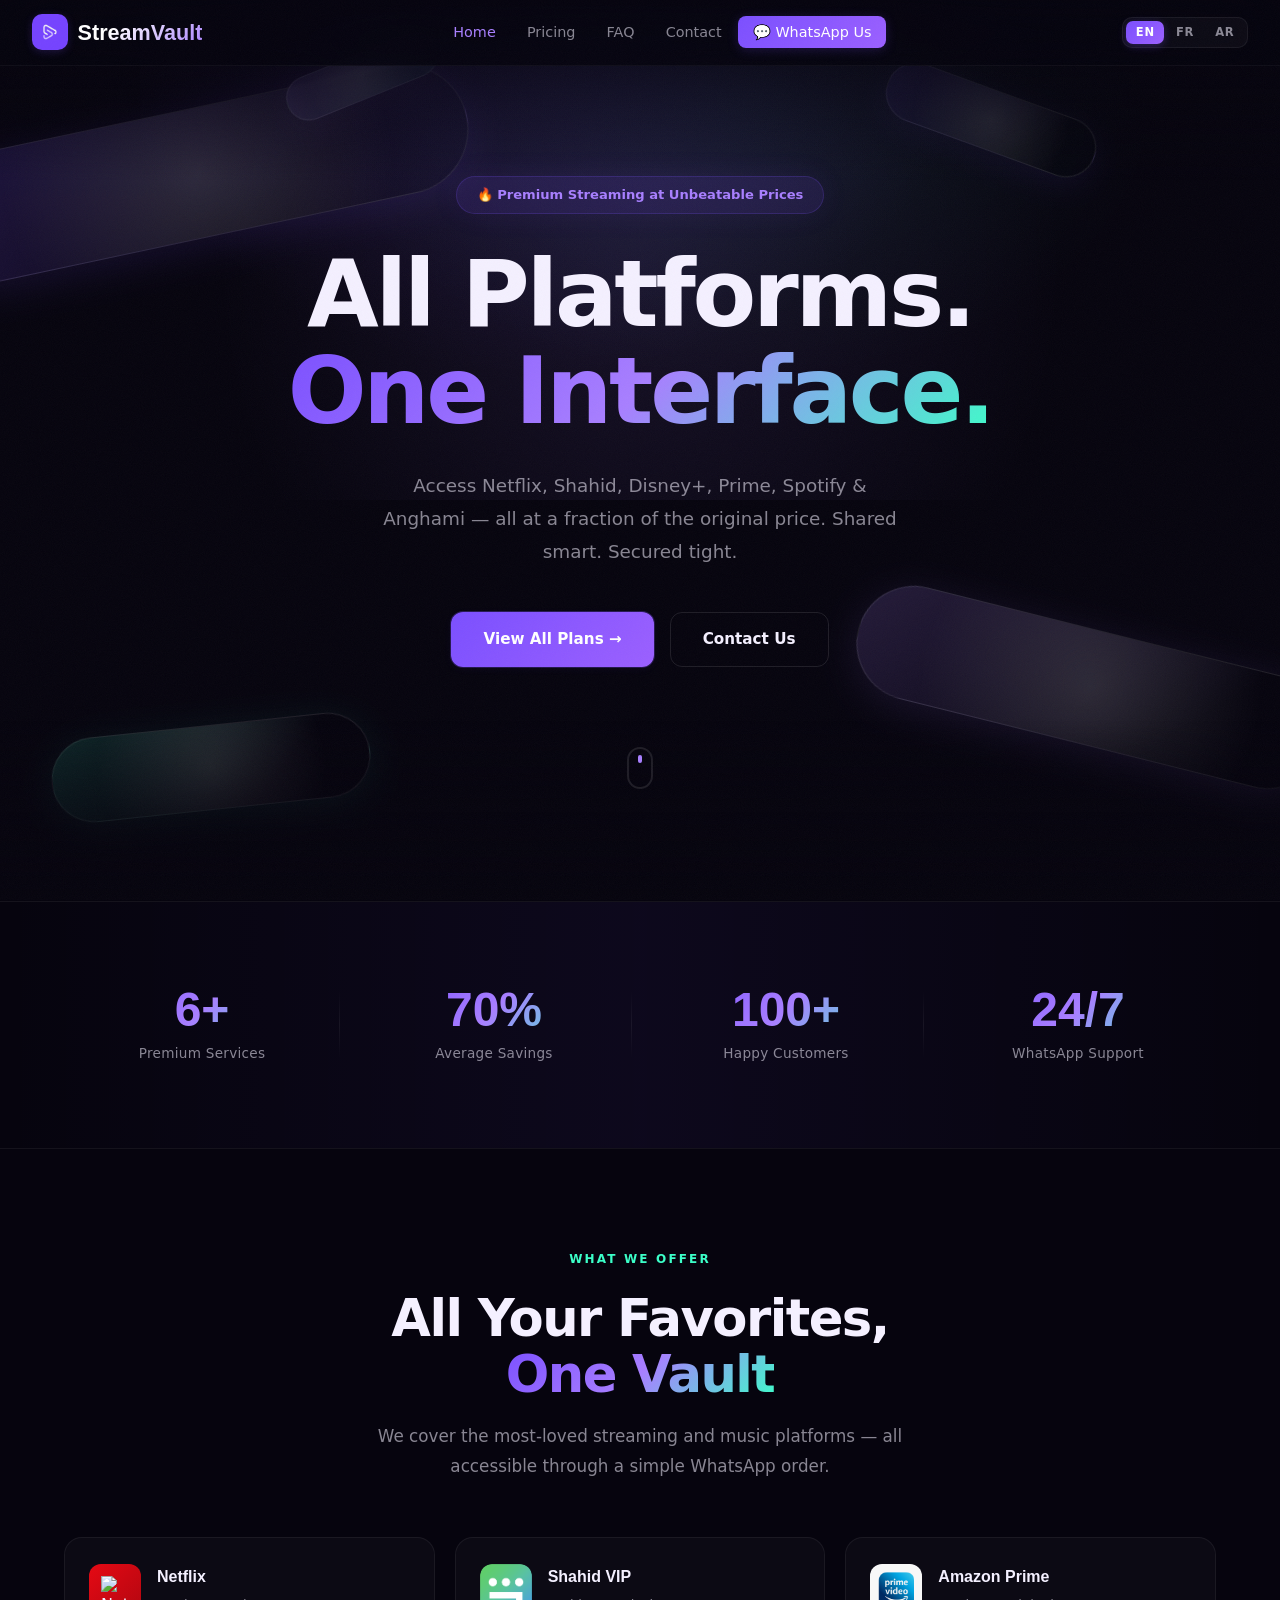
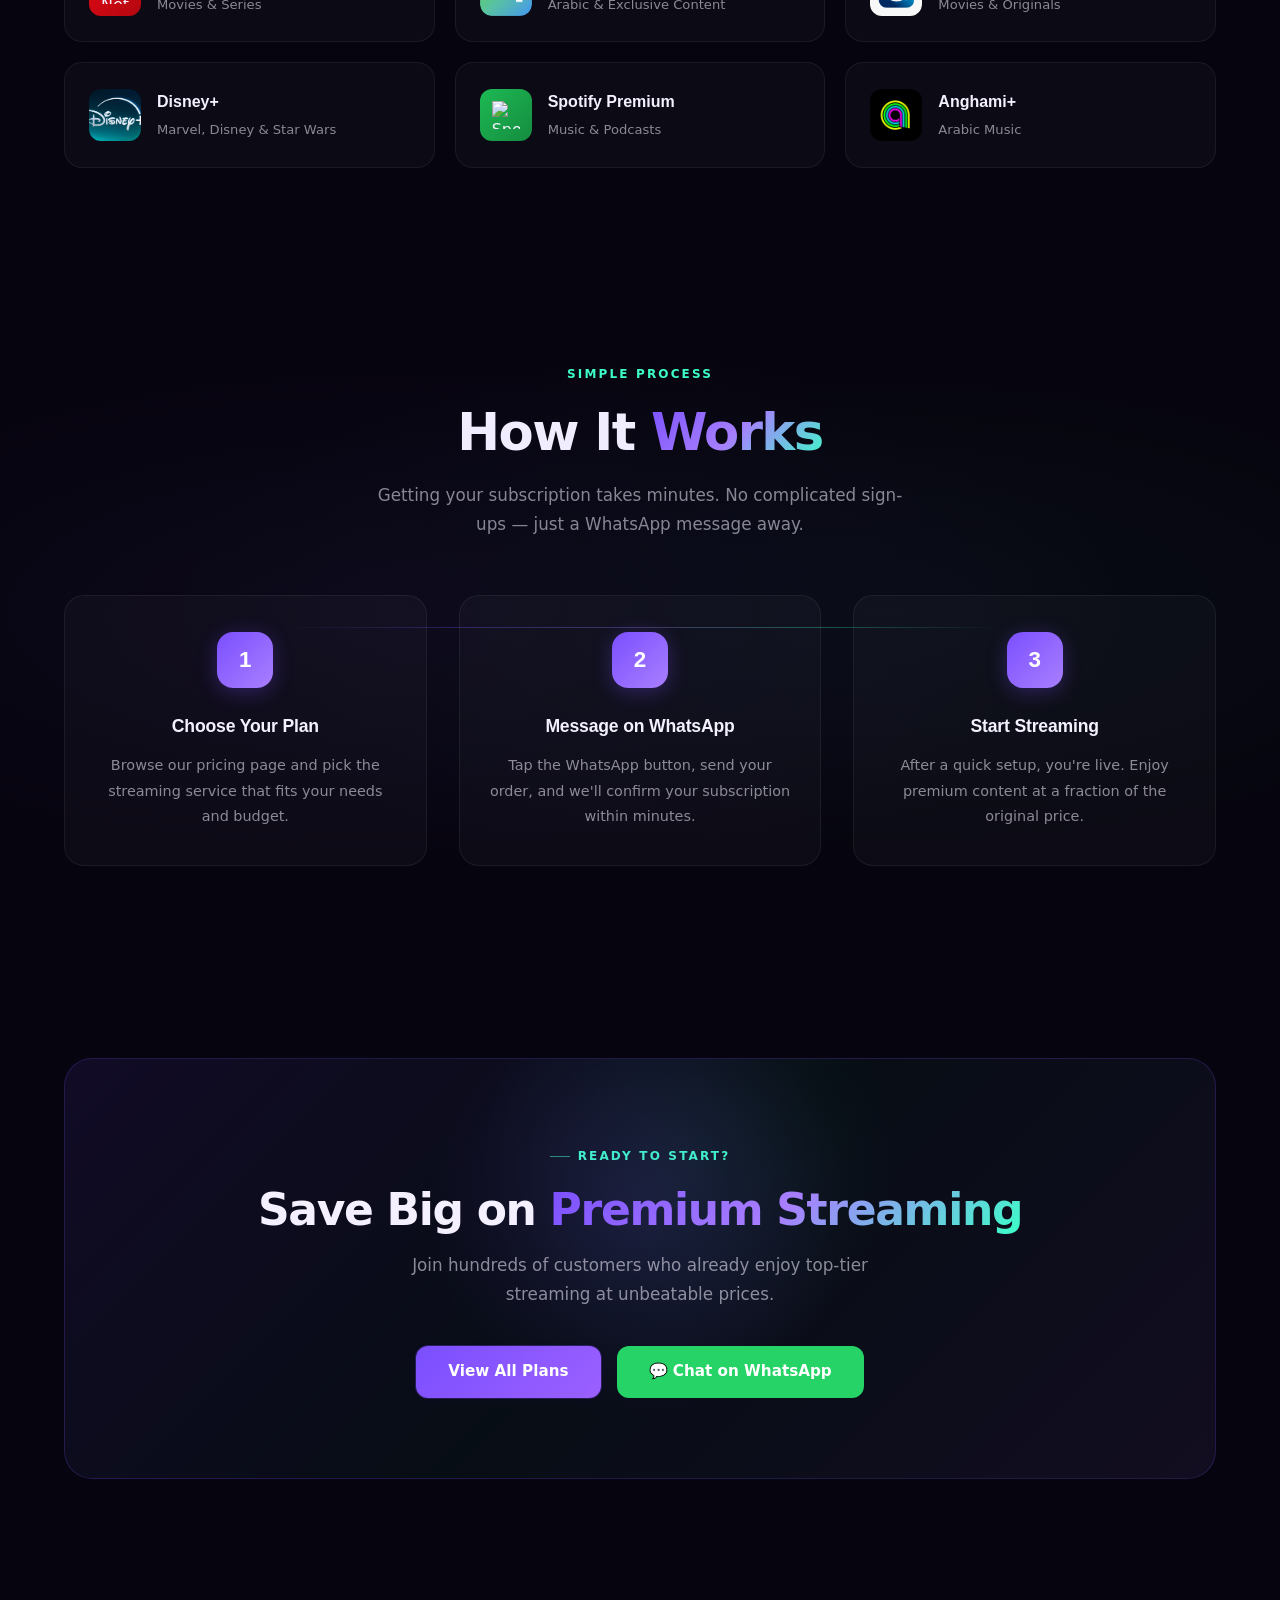
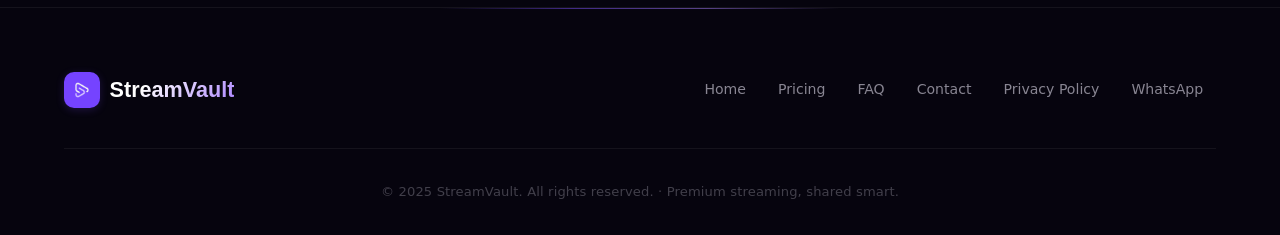
==== commit 2e24804a: "Move website files back to root for GitHub Pages compatibility GitHub Pages only supports / (root) o" ====
--- a/index.html
+++ b/index.html
@@ -216,6 +216,7 @@
         <a href="pricing.html" data-i18n="nav.pricing">Pricing</a>
         <a href="faq.html" data-i18n="nav.faq">FAQ</a>
         <a href="contact.html" data-i18n="nav.contact">Contact</a>
+        <a href="privacy.html">Privacy Policy</a>
         <a href="https://wa.me/96170307798" target="_blank" rel="noopener">WhatsApp</a>
       </div>
     </div>
